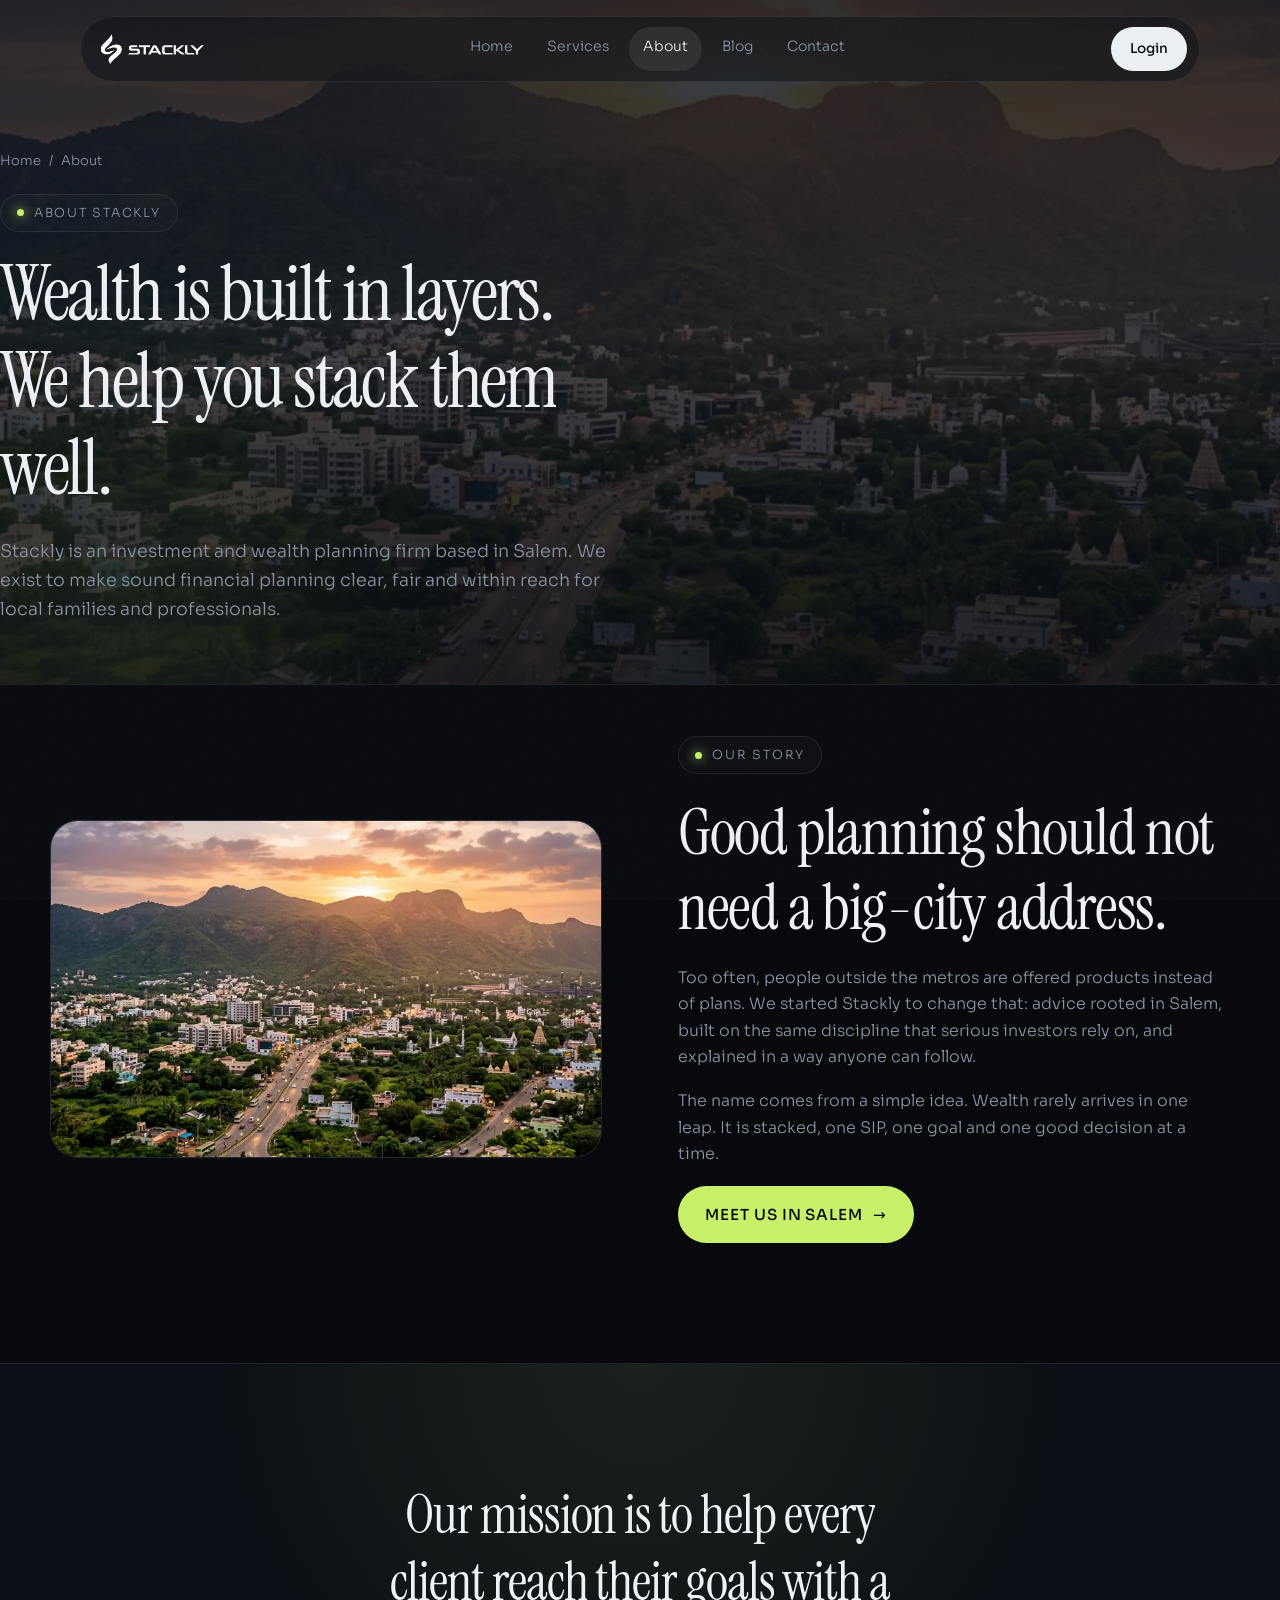
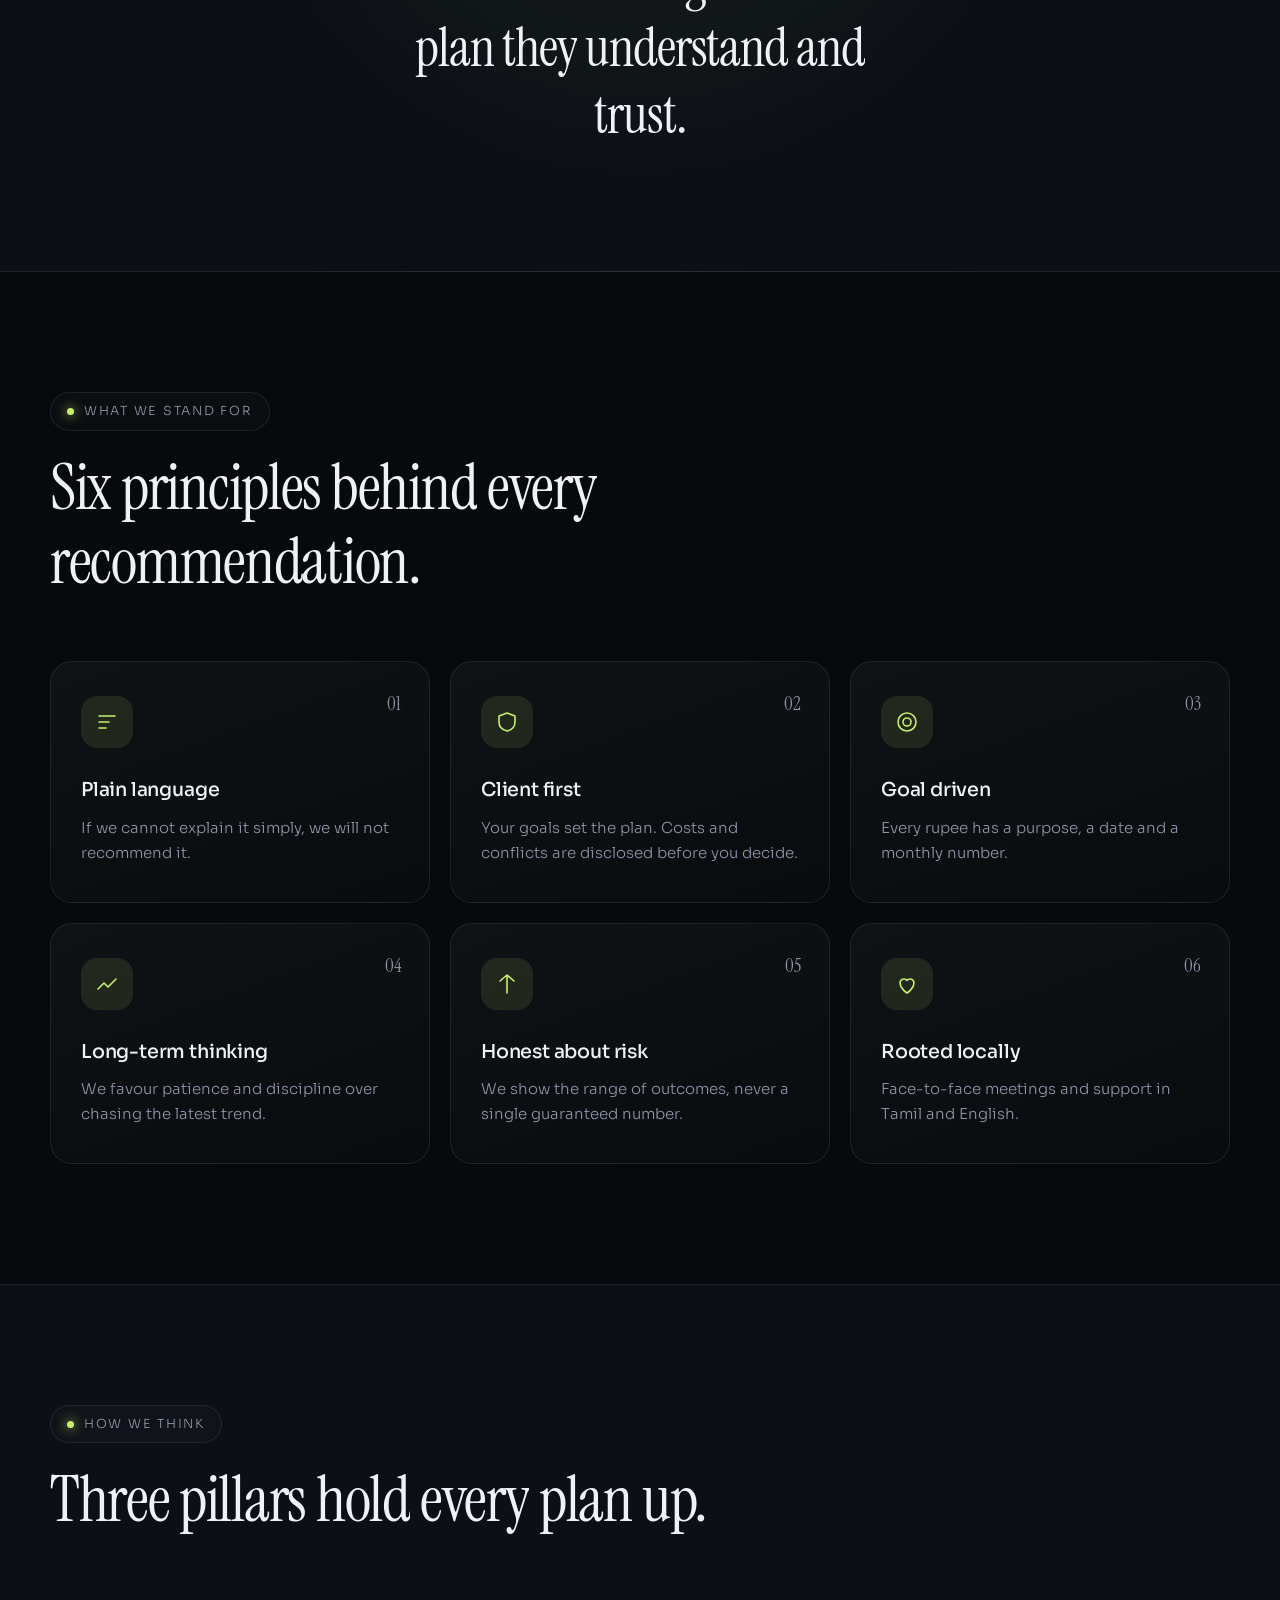
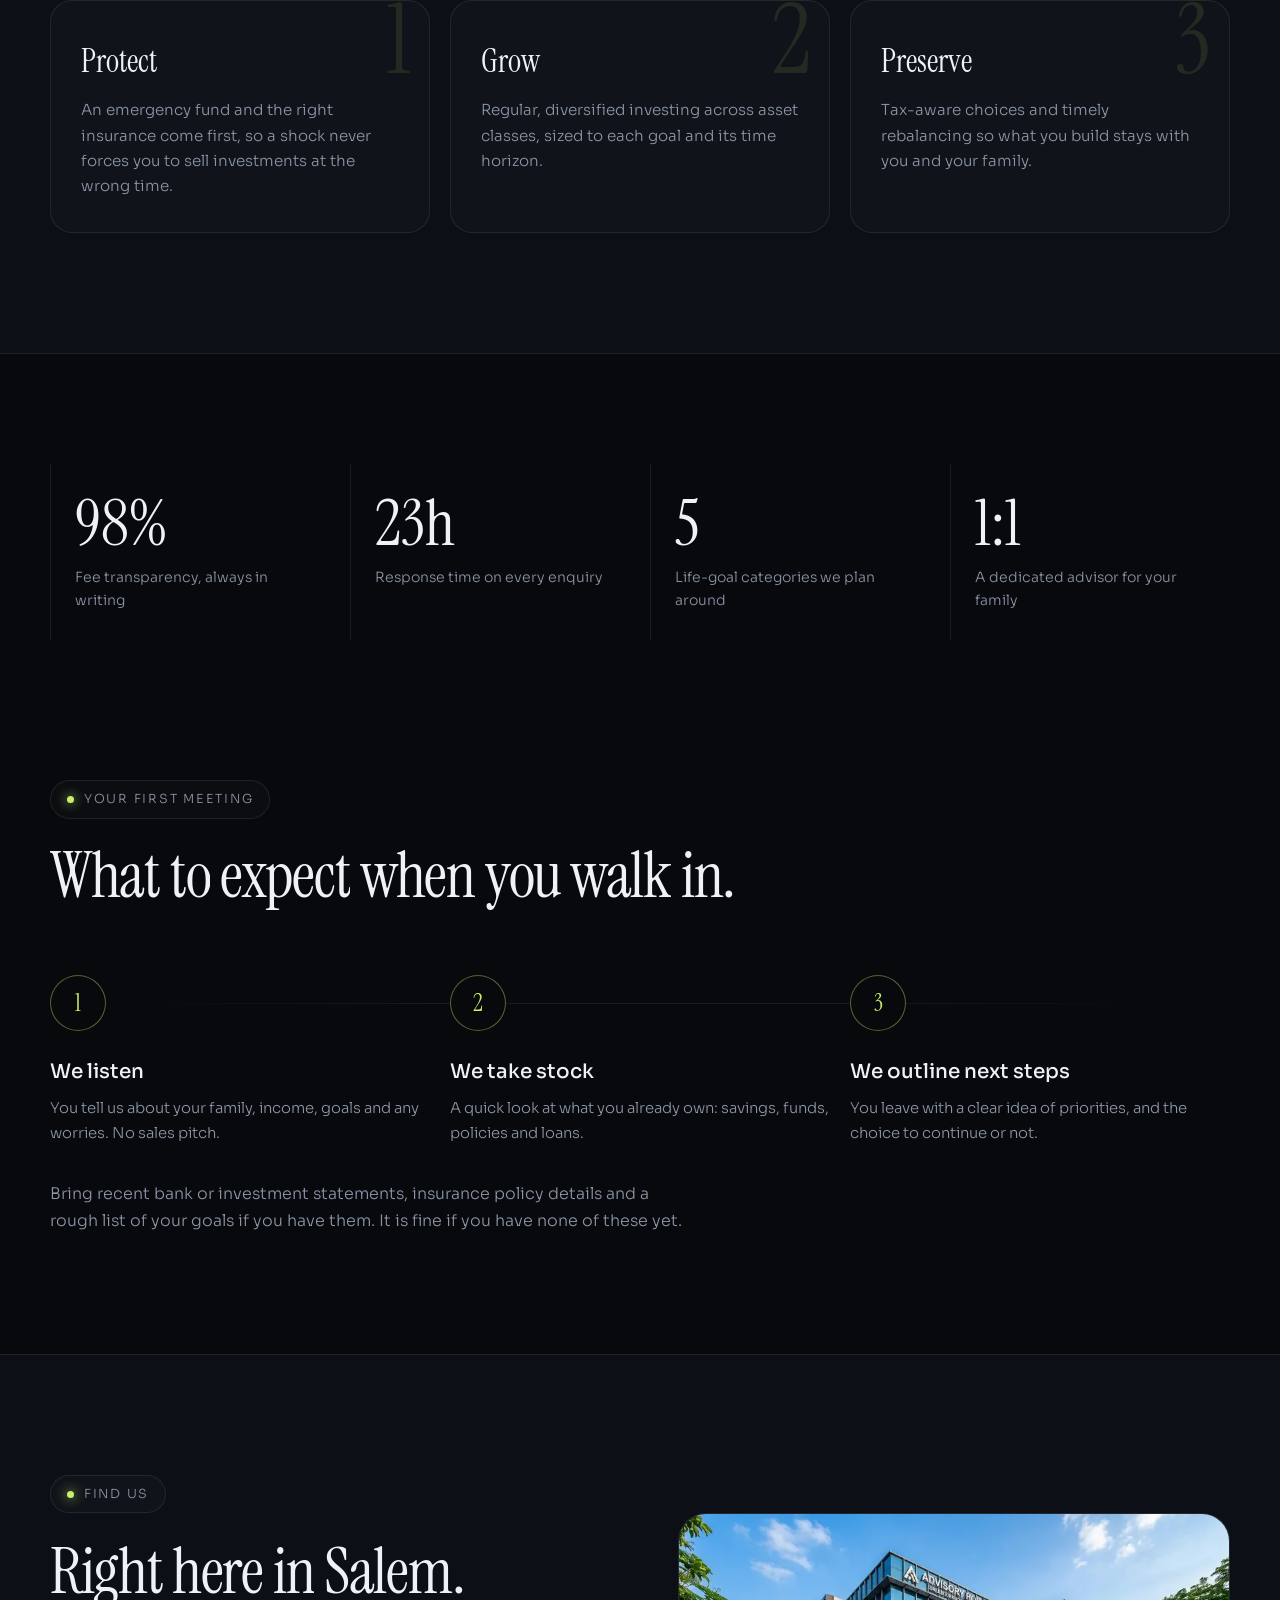
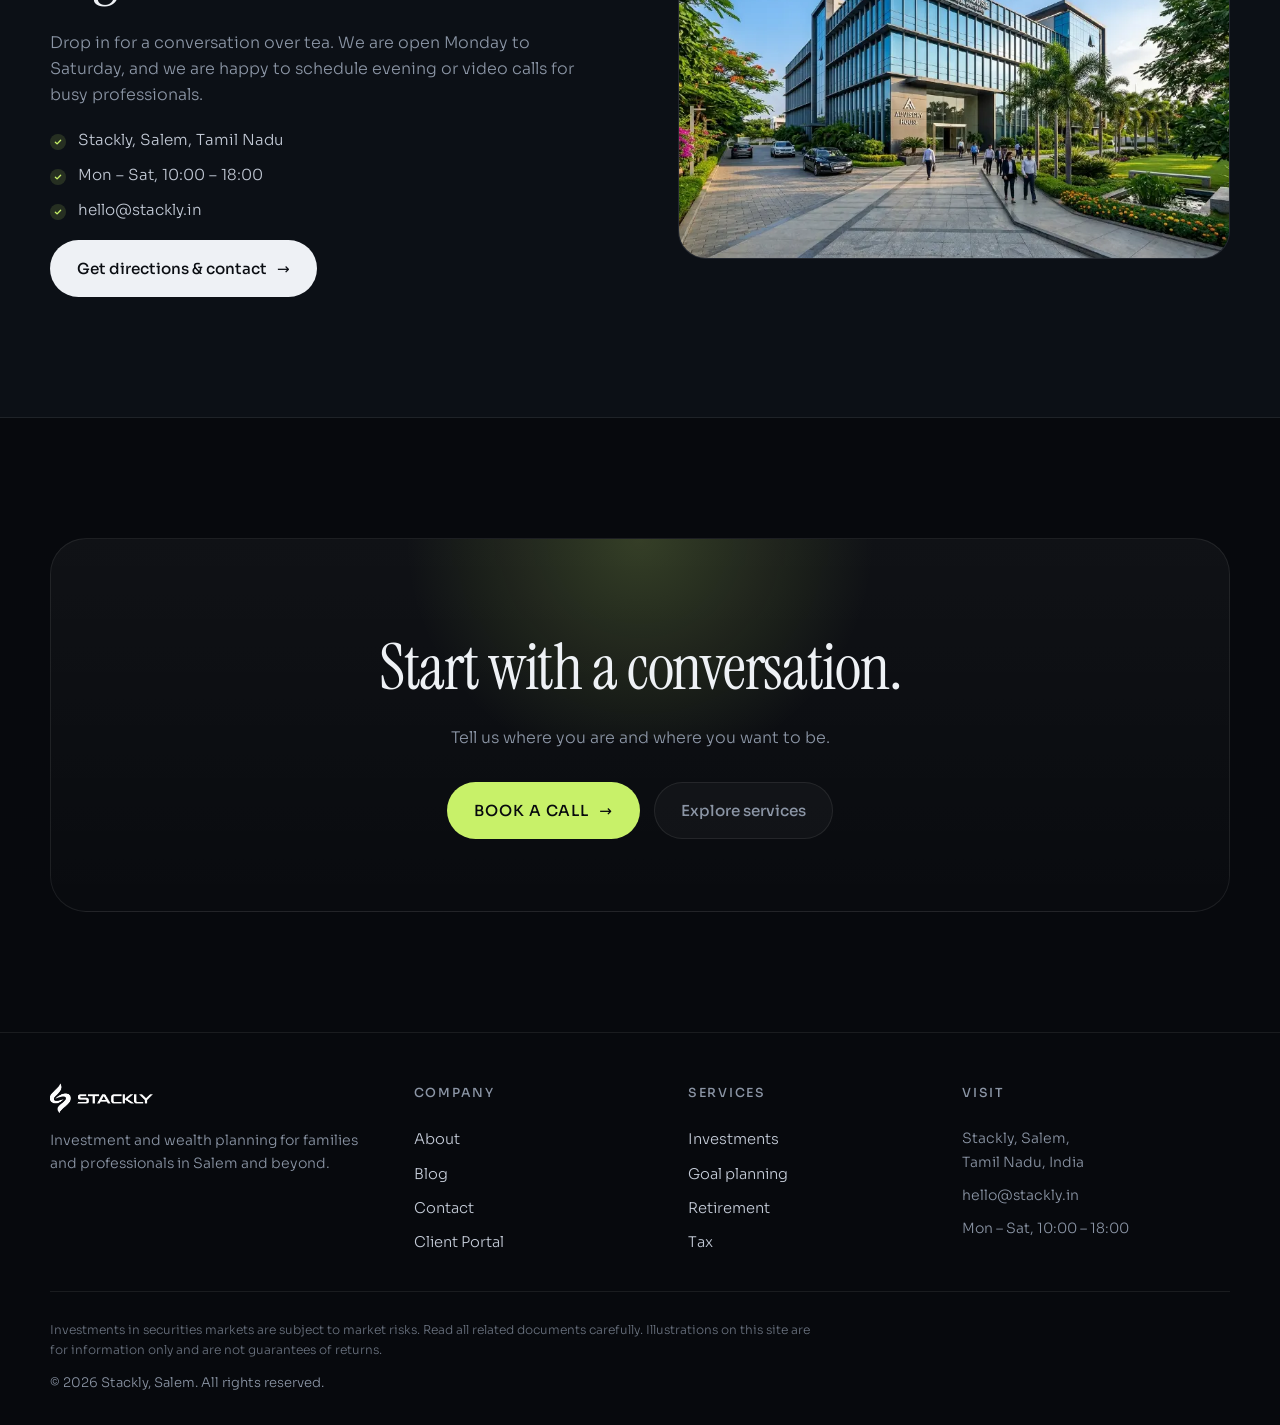
==== about.html @ 5af6abc9 "Add files via upload" ====
<!DOCTYPE html>
<html lang="en">
<head>
<meta charset="UTF-8" />
<meta name="viewport" content="width=device-width, initial-scale=1.0, viewport-fit=cover" />
<title>About | Stackly Investment & Wealth Planning, Salem</title>
<meta name="description" content="Learn how Stackly approaches investment and wealth planning in Salem: plain language, transparent fees and plans built around your goals." />
<link rel="preconnect" href="https://fonts.googleapis.com" />
<link rel="preconnect" href="https://fonts.gstatic.com" crossorigin />
<link href="https://fonts.googleapis.com/css2?family=Instrument+Serif:ital@0;1&family=Sora:wght@300;400;500;600;700&display=swap" rel="stylesheet" />
<link rel="stylesheet" href="styles.css" />
</head>
<body>
<div class="glow" aria-hidden="true"></div>
<div class="grain" aria-hidden="true"></div>

<header class="nav" id="nav">
  <a href="index.html" class="logo" aria-label="Stackly home"><img src="assets/stackly-logo.webp" alt="Stackly" class="logo-img" /></a>
  <nav class="nav-links" id="navLinks">
    <a href="index.html">Home</a>
    <a href="services.html">Services</a>
    <a href="about.html" class="active" aria-current="page">About</a>
    <a href="blog.html">Blog</a>
    <a href="contact.html">Contact</a>
  </nav>
  <a href="login.html" class="btn btn-sm btn-light nav-cta">Login</a>
  <button class="burger" id="burger" aria-label="Menu"><span></span><span></span></button>
</header>

<main>
<section class="page-hero hero-about">
  <div class="orb orb-b"></div>
  <div class="container">
    <nav class="crumbs" aria-label="Breadcrumb"><a href="index.html">Home</a><span>/</span><span>About</span></nav>
    <p class="eyebrow reveal"><span class="dot"></span> About Stackly</p>
    <h1 class="page-title" data-split="words">Wealth is built in layers. We help you stack them well.</h1>
    <p class="page-sub reveal" data-delay="300">Stackly is an investment and wealth planning firm based in Salem. We exist to make sound financial planning clear, fair and within reach for local families and professionals.</p>
  </div>
</section>

<!-- STORY -->
<section class="section">
  <div class="container split">
    <figure class="split-media reveal"><img src="assets/about-salem.webp" width="800" height="560" alt="Stylised Salem skyline at sunset with hills" loading="lazy" decoding="async" /></figure>
    <div class="split-body">
      <p class="eyebrow reveal"><span class="dot"></span> Our story</p>
      <h2 class="h2" data-split="words">Good planning should not need a big-city address.</h2>
      <p class="muted reveal">Too often, people outside the metros are offered products instead of plans. We started Stackly to change that: advice rooted in Salem, built on the same discipline that serious investors rely on, and explained in a way anyone can follow.</p>
      <p class="muted reveal">The name comes from a simple idea. Wealth rarely arrives in one leap. It is stacked, one SIP, one goal and one good decision at a time.</p>
      <a href="contact.html" class="btn btn-primary reveal">Meet us in Salem <span class="arrow">→</span></a>
    </div>
  </div>
</section>

<!-- MISSION BAND -->
<section class="quote-band">
  <div class="container">
    <p class="quote" data-split="words">Our mission is to help every client reach their goals with a plan they understand and trust.</p>
  </div>
</section>

<!-- VALUES -->
<section class="section" id="values">
  <div class="container">
    <div class="section-head">
      <p class="eyebrow reveal"><span class="dot"></span> What we stand for</p>
      <h2 class="h2" data-split="words">Six principles behind every recommendation.</h2>
    </div>
    <div class="cards">
      <article class="card tilt reveal"><span class="num">01</span><div class="icon"><svg viewBox="0 0 24 24"><path d="M4 6h16M4 12h10M4 18h7"/></svg></div><h3>Plain language</h3><p>If we cannot explain it simply, we will not recommend it.</p></article>
      <article class="card tilt reveal" data-delay="100"><span class="num">02</span><div class="icon"><svg viewBox="0 0 24 24"><path d="M12 3l8 3v6c0 5-3.5 8-8 9-4.5-1-8-4-8-9V6z"/></svg></div><h3>Client first</h3><p>Your goals set the plan. Costs and conflicts are disclosed before you decide.</p></article>
      <article class="card tilt reveal" data-delay="200"><span class="num">03</span><div class="icon"><svg viewBox="0 0 24 24"><circle cx="12" cy="12" r="9"/><circle cx="12" cy="12" r="4"/></svg></div><h3>Goal driven</h3><p>Every rupee has a purpose, a date and a monthly number.</p></article>
      <article class="card tilt reveal"><span class="num">04</span><div class="icon"><svg viewBox="0 0 24 24"><path d="M3 17l6-6 4 4 8-8"/></svg></div><h3>Long-term thinking</h3><p>We favour patience and discipline over chasing the latest trend.</p></article>
      <article class="card tilt reveal" data-delay="100"><span class="num">05</span><div class="icon"><svg viewBox="0 0 24 24"><path d="M12 3v18M5 9l7-6 7 6"/></svg></div><h3>Honest about risk</h3><p>We show the range of outcomes, never a single guaranteed number.</p></article>
      <article class="card tilt reveal" data-delay="200"><span class="num">06</span><div class="icon"><svg viewBox="0 0 24 24"><path d="M12 21s-7-4.4-7-10a4 4 0 0 1 7-2.6A4 4 0 0 1 19 11c0 5.6-7 10-7 10z"/></svg></div><h3>Rooted locally</h3><p>Face-to-face meetings and support in Tamil and English.</p></article>
    </div>
  </div>
</section>

<!-- HOW WE THINK -->
<section class="section section-dark" id="think">
  <div class="container">
    <div class="section-head">
      <p class="eyebrow reveal"><span class="dot"></span> How we think</p>
      <h2 class="h2" data-split="words">Three pillars hold every plan up.</h2>
    </div>
    <div class="pillars">
      <article class="pillar reveal"><b>1</b><h3>Protect</h3><p>An emergency fund and the right insurance come first, so a shock never forces you to sell investments at the wrong time.</p></article>
      <article class="pillar reveal" data-delay="120"><b>2</b><h3>Grow</h3><p>Regular, diversified investing across asset classes, sized to each goal and its time horizon.</p></article>
      <article class="pillar reveal" data-delay="240"><b>3</b><h3>Preserve</h3><p>Tax-aware choices and timely rebalancing so what you build stays with you and your family.</p></article>
    </div>
  </div>
</section>

<!-- COMMITMENTS -->
<section class="stats" style="padding-top:clamp(64px,9vw,110px)">
  <div class="container stats-grid">
    <div class="stat reveal"><b><span class="count" data-to="100">0</span>%</b><p>Fee transparency, always in writing</p></div>
    <div class="stat reveal" data-delay="100"><b><span class="count" data-to="24">0</span>h</b><p>Response time on every enquiry</p></div>
    <div class="stat reveal" data-delay="200"><b><span class="count" data-to="5">0</span></b><p>Life-goal categories we plan around</p></div>
    <div class="stat reveal" data-delay="300"><b><span class="count" data-to="1">0</span>:1</b><p>A dedicated advisor for your family</p></div>
  </div>
</section>

<!-- FIRST MEETING -->
<section class="section" id="first-meeting">
  <div class="container">
    <div class="section-head">
      <p class="eyebrow reveal"><span class="dot"></span> Your first meeting</p>
      <h2 class="h2" data-split="words">What to expect when you walk in.</h2>
    </div>
    <div class="steps three">
      <div class="step reveal"><div class="step-n">1</div><h3>We listen</h3><p>You tell us about your family, income, goals and any worries. No sales pitch.</p></div>
      <div class="step reveal" data-delay="120"><div class="step-n">2</div><h3>We take stock</h3><p>A quick look at what you already own: savings, funds, policies and loans.</p></div>
      <div class="step reveal" data-delay="240"><div class="step-n">3</div><h3>We outline next steps</h3><p>You leave with a clear idea of priorities, and the choice to continue or not.</p></div>
    </div>
    <p class="muted reveal" style="margin-top:36px;max-width:640px">Bring recent bank or investment statements, insurance policy details and a rough list of your goals if you have them. It is fine if you have none of these yet.</p>
  </div>
</section>

<!-- LOCAL -->
<section class="section section-dark">
  <div class="container split reverse">
    <div class="split-body">
      <p class="eyebrow reveal"><span class="dot"></span> Find us</p>
      <h2 class="h2" data-split="words">Right here in Salem.</h2>
      <p class="muted reveal">Drop in for a conversation over tea. We are open Monday to Saturday, and we are happy to schedule evening or video calls for busy professionals.</p>
      <ul class="ticks reveal">
        <li>Stackly, Salem, Tamil Nadu</li>
        <li>Mon – Sat, 10:00 – 18:00</li>
        <li>hello@stackly.in</li>
      </ul>
      <a href="contact.html" class="btn btn-light reveal">Get directions &amp; contact <span class="arrow">→</span></a>
    </div>
    <figure class="split-media reveal"><img src="assets/salem-map.webp" width="760" height="320" alt="Map showing the Stackly office in Salem, Tamil Nadu" loading="lazy" decoding="async" /></figure>
  </div>
</section>

<section class="section">
  <div class="container">
    <div class="cta cta-compact">
      <div class="cta-glow"></div>
      <h2 class="h2 center" data-split="words">Start with a conversation.</h2>
      <p class="muted center reveal">Tell us where you are and where you want to be.</p>
      <div class="cta-actions reveal"><a href="contact.html" class="btn btn-primary">Book a call <span class="arrow">→</span></a><a href="services.html" class="btn btn-ghost">Explore services</a></div>
    </div>
  </div>
</section>
</main>

<footer class="footer">
  <div class="container">
    <div class="foot-grid">
      <div class="foot-brand">
        <a href="index.html" class="logo" aria-label="Stackly home"><img src="assets/stackly-logo.webp" alt="Stackly" class="logo-img" /></a>
        <p>Investment and wealth planning for families and professionals in Salem and beyond.</p>
      </div>
      <div><h4>Company</h4><a href="about.html">About</a><a href="blog.html">Blog</a><a href="contact.html">Contact</a><a href="login.html">Client Portal</a></div>
      <div><h4>Services</h4><a href="services.html#investment">Investments</a><a href="services.html#goals">Goal planning</a><a href="services.html#retirement">Retirement</a><a href="services.html#tax">Tax</a></div>
      <div><h4>Visit</h4><p>Stackly, Salem,<br />Tamil Nadu, India</p><p>hello@stackly.in</p><p>Mon – Sat, 10:00 – 18:00</p></div>
    </div>
    <p class="disc">Investments in securities markets are subject to market risks. Read all related documents carefully. Illustrations on this site are for information only and are not guarantees of returns.</p>
    <p class="copy">© <span id="yr">2026</span> Stackly, Salem. All rights reserved.</p>
  </div>
</footer>
<script src="script.js"></script>
</body>
</html>
---- styles.css ----
@import url('portal.css');

:root{
  --bg:#07090d;
  --bg2:#0c1016;
  --surface:#10151d;
  --line:rgba(255,255,255,.08);
  --text:#eef1f5;
  --muted:#8b95a5;
  --accent:#c8f169;      /* lime */
  --accent2:#5ee6b8;     /* mint */
  --gold:#e8c987;
  --radius:22px;
  --ease:cubic-bezier(.2,.7,.1,1);
  --serif:'Instrument Serif',Georgia,serif;
  --sans:'Sora',system-ui,sans-serif;
}
*{box-sizing:border-box;margin:0;padding:0}
html{scroll-behavior:smooth;-webkit-text-size-adjust:100%}
body{background:var(--bg);color:var(--text);font-family:var(--sans);font-weight:300;line-height:1.65;overflow-x:hidden}
a{color:inherit;text-decoration:none}
ul{list-style:none}
img,svg{display:block;max-width:100%}
button,input,select,textarea{font:inherit;color:inherit}
.container{width:min(1180px,100% - 48px);margin-inline:auto}

/* ambient */
.glow{position:fixed;width:520px;height:520px;border-radius:50%;pointer-events:none;z-index:0;
  background:radial-gradient(circle,rgba(200,241,105,.10),transparent 65%);
  transform:translate(-50%,-50%);left:50%;top:30%;transition:opacity .4s}
.grain{position:fixed;inset:0;pointer-events:none;z-index:100;opacity:.05;
  background-image:url("data:image/svg+xml;utf8,<svg xmlns='http://www.w3.org/2000/svg' width='160' height='160'><filter id='n'><feTurbulence type='fractalNoise' baseFrequency='.9' numOctaves='2'/></filter><rect width='100%' height='100%' filter='url(%23n)'/></svg>")}
main,.footer{position:relative;z-index:1}

/* nav */
.nav{position:fixed;top:16px;left:50%;transform:translateX(-50%);z-index:50;
  width:min(1120px,100% - 32px);display:flex;align-items:center;justify-content:space-between;gap:20px;
  padding:10px 12px 10px 20px;border-radius:999px;border:1px solid var(--line);
  background:rgba(12,16,22,.55);backdrop-filter:blur(16px);-webkit-backdrop-filter:blur(16px);
  transition:background .3s,box-shadow .3s}
.nav.scrolled{background:rgba(10,13,18,.85);box-shadow:0 10px 40px rgba(0,0,0,.4)}
.logo{display:flex;align-items:center;gap:10px;text-decoration:none}
.logo-img{height:30px;width:auto;max-width:135px;object-fit:contain;display:block}
.logo-mark{display:grid;gap:3px;width:22px}
.logo-mark i{display:block;height:5px;border-radius:3px;background:var(--accent)}
.logo-mark i:nth-child(2){width:80%;opacity:.7}
.logo-mark i:nth-child(3){width:55%;opacity:.4}
.logo-text{font-weight:600;font-size:1.15rem;letter-spacing:-.02em}
.nav-links{display:flex;gap:6px}
.nav-links a{padding:8px 14px;border-radius:999px;font-size:.88rem;color:var(--muted);transition:.25s}
.nav-links a:hover{color:var(--text);background:rgba(255,255,255,.06)}
.burger{display:none;width:42px;height:42px;border-radius:50%;border:1px solid var(--line);background:transparent;cursor:pointer;position:relative}
.burger span{position:absolute;left:12px;right:12px;height:1.5px;background:var(--text);transition:.3s}
.burger span:first-child{top:16px}.burger span:last-child{top:24px}
.burger.open span:first-child{transform:translateY(4px) rotate(45deg)}
.burger.open span:last-child{transform:translateY(-4px) rotate(-45deg)}

/* buttons */
.btn{display:inline-flex;align-items:center;gap:10px;padding:15px 26px;border-radius:999px;font-weight:500;font-size:.95rem;border:1px solid transparent;cursor:pointer;transition:transform .3s var(--ease),box-shadow .3s,background .3s}
.btn-sm{padding:10px 18px;font-size:.85rem}
.btn-primary{background:var(--accent);color:#0a0d08;box-shadow:0 0 0 0 rgba(200,241,105,.4)}
.btn-primary:hover{transform:translateY(-2px);box-shadow:0 12px 34px -8px rgba(200,241,105,.55)}
.btn-light{background:var(--text);color:#0a0d12}
.btn-light:hover{transform:translateY(-2px)}
.btn-ghost{border-color:var(--line);background:rgba(255,255,255,.03)}
.btn-ghost:hover{background:rgba(255,255,255,.08);transform:translateY(-2px)}
.btn .arrow{transition:transform .3s var(--ease)}
.btn:hover .arrow{transform:translateX(5px)}

/* type */
.eyebrow{display:inline-flex;align-items:center;gap:10px;font-size:.78rem;letter-spacing:.14em;text-transform:uppercase;color:var(--muted);padding:8px 16px;border:1px solid var(--line);border-radius:999px;background:rgba(255,255,255,.02)}
.dot{width:7px;height:7px;border-radius:50%;background:var(--accent);box-shadow:0 0 12px var(--accent);animation:pulse 2s infinite}
@keyframes pulse{50%{opacity:.35}}
.h2{font-family:var(--serif);font-weight:400;font-size:clamp(2.3rem,5vw,4rem);line-height:1.08;letter-spacing:-.02em;margin-top:22px}
.muted{color:var(--muted)}
.center{text-align:center}

/* text animation primitives */
.ch,.wd{display:inline-block;will-change:transform}
.wd-wrap{display:inline-block;overflow:hidden;vertical-align:top;padding-bottom:.08em}
.wd{transform:translateY(110%);opacity:0;transition:transform .9s var(--ease),opacity .9s var(--ease)}
.ch{transform:translateY(60%) rotate(4deg);opacity:0;filter:blur(8px);transition:transform .8s var(--ease),opacity .8s var(--ease),filter .8s var(--ease)}
.in .wd,.in .ch{transform:none;opacity:1;filter:none}
.reveal{opacity:0;transform:translateY(28px);transition:opacity .9s var(--ease),transform .9s var(--ease)}
.reveal.in{opacity:1;transform:none}

/* hero */
.hero{position:relative;min-height:100vh;display:flex;align-items:center;padding:140px 0 90px;overflow:hidden;
  background:radial-gradient(circle at 75% 30%,rgba(200,241,105,.08),transparent 55%),linear-gradient(180deg,rgba(7,9,13,.65) 0%,rgba(7,9,13,.95) 100%),url('assets/bg-hero-home.webp') center/cover no-repeat}

/* page hero sections */
.page-hero{
  position:relative;
  min-height:55vh;
  display:flex;
  align-items:center;
  padding:clamp(130px,15vw,160px) 0 clamp(44px,6vw,70px);
  overflow:hidden;
  border-bottom:1px solid var(--line);
  background-size:cover;
  background-position:center center;
  background-repeat:no-repeat;
}
.page-hero::before{
  content:"";
  position:absolute;
  inset:0;
  background:linear-gradient(180deg, rgba(7,9,13,.70) 0%, rgba(7,9,13,.52) 50%, rgba(7,9,13,.78) 100%);
  pointer-events:none;
  z-index:0;
}
.page-hero .container{position:relative;z-index:1;width:100%}
.page-hero.hero-about,.hero-about{background-image:url('assets/bg-hero-about.webp')}
.page-hero.hero-services,.hero-services{background-image:url('assets/bg-hero-services.webp')}
.page-hero.hero-blog,.hero-blog{background-image:url('assets/bg-hero-blog.webp')}
.page-hero.hero-contact,.hero-contact{background-image:url('assets/bg-hero-contact.webp')}
.page-hero.hero-blogpost,.hero-blogpost{background-image:url('assets/bg-hero-blogpost.webp')}

/* Seamless connection between hero layer and next section without empty black gap */
.page-hero + .section,
.page-hero + main .section:first-child,
.section-tight-top {
  padding-top: clamp(28px, 4vw, 52px) !important;
}

.orb{position:absolute;border-radius:50%;filter:blur(90px);opacity:.5;pointer-events:none}
.orb-a{width:480px;height:480px;background:rgba(94,230,184,.18);top:-120px;right:-80px;animation:float 12s ease-in-out infinite}
.orb-b{width:420px;height:420px;background:rgba(200,241,105,.12);bottom:-140px;left:-100px;animation:float 14s ease-in-out infinite reverse}
@keyframes float{50%{transform:translate(30px,40px)}}
.grid-lines{display:none!important}
.hero-inner{position:relative;display:flex;flex-direction:column;align-items:flex-start;gap:28px}
.hero-title{font-family:var(--serif);font-weight:400;font-size:clamp(3rem,8.4vw,7.2rem);line-height:1.02;letter-spacing:-.03em;margin-top:8px}
.hero-title .line{display:block}
.rotator{font-style:italic;color:var(--accent);white-space:nowrap}
.caret{display:inline-block;width:.06em;height:.8em;background:var(--accent);margin-left:6px;vertical-align:-.05em;animation:blink 1s steps(1) infinite}
@keyframes blink{50%{opacity:0}}
.hero-sub{max-width:560px;color:var(--muted);font-size:1.05rem}
.hero-actions{display:flex;flex-wrap:wrap;gap:14px}
.hero-card{position:absolute;right:0;bottom:-10px;width:330px;padding:22px;border-radius:var(--radius);border:1px solid var(--line);background:rgba(16,21,29,.7);backdrop-filter:blur(14px);box-shadow:0 30px 80px -20px rgba(0,0,0,.6)}
.hc-head{display:flex;justify-content:space-between;align-items:center;font-size:.85rem;margin-bottom:18px}
.pill{font-size:.68rem;padding:4px 10px;border-radius:999px;background:rgba(200,241,105,.12);color:var(--accent)}
.bar{display:grid;grid-template-columns:1fr auto;gap:6px 10px;margin-bottom:14px;font-size:.78rem;color:var(--muted)}
.bar .track{grid-column:1/-1;height:6px;border-radius:6px;background:rgba(255,255,255,.07);overflow:hidden}
.bar .track i{display:block;height:100%;width:0;border-radius:6px;background:linear-gradient(90deg,var(--accent2),var(--accent));transition:width 1.6s var(--ease) .6s}
.hero-card.in .track i{width:var(--w)}
.bar b{color:var(--text);font-weight:500}
.scroll-hint{position:absolute;bottom:26px;left:50%;width:22px;height:36px;border:1.5px solid var(--line);border-radius:12px;transform:translateX(-50%)}
.scroll-hint span{position:absolute;left:50%;top:7px;width:3px;height:7px;border-radius:2px;background:var(--accent);transform:translateX(-50%);animation:scr 1.8s infinite}
@keyframes scr{0%{opacity:0;transform:translate(-50%,0)}30%{opacity:1}100%{opacity:0;transform:translate(-50%,12px)}}

/* marquee */
.marquee{border-block:1px solid var(--line);background:var(--bg2);overflow:hidden;padding:22px 0}
.marquee-track{display:flex;gap:36px;width:max-content;animation:scroll 38s linear infinite;font-family:var(--serif);font-size:1.7rem;color:var(--muted);white-space:nowrap}
.marquee-track span:nth-child(even){color:var(--accent);font-size:1rem;align-self:center}
@keyframes scroll{to{transform:translateX(-50%)}}

/* stats */
.stats{padding:90px 0 20px}
.stats-grid{display:grid;grid-template-columns:repeat(4,1fr);gap:20px}
.stat{padding:28px 24px;border-left:1px solid var(--line)}
.stat b{display:block;font-family:var(--serif);font-weight:400;font-size:clamp(2.6rem,5vw,4rem);line-height:1;color:var(--text)}
.stat p{margin-top:10px;font-size:.88rem;color:var(--muted)}

/* sections */
.section{padding:120px 0}
.section-dark{background:var(--bg2);border-block:1px solid var(--line)}
.section-head{max-width:760px;margin-bottom:60px}

/* cards */
.cards{display:grid;grid-template-columns:repeat(3,1fr);gap:20px}
.card{position:relative;padding:34px 30px 36px;border-radius:var(--radius);border:1px solid var(--line);background:linear-gradient(160deg,rgba(255,255,255,.04),rgba(255,255,255,.01));overflow:hidden;transition:border-color .4s,transform .5s var(--ease)}
.card::before{content:"";position:absolute;inset:0;background:radial-gradient(400px circle at var(--mx,50%) var(--my,0%),rgba(200,241,105,.10),transparent 45%);opacity:0;transition:opacity .4s}
.card:hover{border-color:rgba(200,241,105,.35)}
.card:hover::before{opacity:1}
.card .num{position:absolute;top:26px;right:28px;font-family:var(--serif);font-size:1.2rem;color:var(--muted)}
.icon{width:52px;height:52px;border-radius:16px;display:grid;place-items:center;background:rgba(200,241,105,.1);margin-bottom:26px}
.icon svg{width:24px;height:24px;fill:none;stroke:var(--accent);stroke-width:1.6;stroke-linecap:round;stroke-linejoin:round}
.card h3{font-weight:500;font-size:1.2rem;margin-bottom:10px;letter-spacing:-.01em}
.card p{color:var(--muted);font-size:.94rem}

/* steps */
.steps{display:grid;grid-template-columns:repeat(4,1fr);gap:20px;position:relative}
.steps::before{content:"";position:absolute;top:28px;left:5%;right:5%;height:1px;background:linear-gradient(90deg,transparent,var(--line),var(--line),transparent)}
.step{position:relative;padding-top:0}
.step-n{width:56px;height:56px;border-radius:50%;display:grid;place-items:center;font-family:var(--serif);font-size:1.5rem;color:var(--accent);background:var(--bg);border:1px solid rgba(200,241,105,.4);margin-bottom:24px;position:relative}
.step h3{font-weight:500;font-size:1.25rem;margin-bottom:8px}
.step p{color:var(--muted);font-size:.93rem}

/* calculator */
.calc{display:grid;grid-template-columns:1fr 1.1fr;gap:60px;align-items:center}
.calc-copy .muted{margin-top:22px;max-width:460px}
.calc-box{padding:34px;border-radius:28px;border:1px solid var(--line);background:linear-gradient(160deg,rgba(255,255,255,.05),rgba(255,255,255,.01));backdrop-filter:blur(10px)}
.field{margin-bottom:26px}
.field-top{display:flex;justify-content:space-between;align-items:baseline;margin-bottom:12px;font-size:.88rem;color:var(--muted)}
.field-top output{font-family:var(--serif);font-size:1.6rem;color:var(--text)}
input[type=range]{-webkit-appearance:none;appearance:none;width:100%;height:5px;border-radius:5px;background:linear-gradient(90deg,var(--accent) var(--p,30%),rgba(255,255,255,.1) var(--p,30%));outline:none;cursor:pointer}
input[type=range]::-webkit-slider-thumb{-webkit-appearance:none;width:22px;height:22px;border-radius:50%;background:var(--accent);border:4px solid var(--bg);box-shadow:0 0 0 1px var(--accent),0 4px 14px rgba(200,241,105,.4)}
input[type=range]::-moz-range-thumb{width:18px;height:18px;border-radius:50%;background:var(--accent);border:4px solid var(--bg)}
.result{display:flex;align-items:center;gap:30px;padding-top:26px;border-top:1px solid var(--line);flex-wrap:wrap}
.donut{position:relative;width:170px;height:170px;flex:none}
.donut svg{transform:rotate(-90deg)}
.donut circle{fill:none;stroke-width:12}
.d-bg{stroke:rgba(255,255,255,.08)}
.d-fg{stroke:var(--accent);stroke-linecap:round;stroke-dasharray:0 100;transition:stroke-dasharray .8s var(--ease)}
.donut-c{position:absolute;inset:0;display:flex;flex-direction:column;align-items:center;justify-content:center;text-align:center}
.donut-c small{font-size:.7rem;color:var(--muted)}
.donut-c b{font-family:var(--serif);font-weight:400;font-size:1.5rem}
.legend{flex:1;min-width:190px;display:grid;gap:16px}
.legend li{display:grid;grid-template-columns:14px 1fr auto;gap:10px;align-items:center;font-size:.9rem;color:var(--muted)}
.legend b{color:var(--text);font-weight:500}
.legend i{width:10px;height:10px;border-radius:50%}
.k1{background:var(--accent)}.k2{background:rgba(255,255,255,.18)}

/* why */
.why{display:grid;grid-template-columns:1fr 1fr;gap:70px;align-items:center}
.why .muted{margin:22px 0 32px;max-width:460px}
.why-list{display:grid;gap:14px}
.why-list li{display:grid;gap:4px;padding:24px 26px;border-radius:18px;border:1px solid var(--line);background:rgba(255,255,255,.02);transition:.4s var(--ease)}
.why-list li:hover{transform:translateX(8px);border-color:rgba(200,241,105,.35)}
.why-list b{font-weight:500;font-size:1.08rem}
.why-list span{color:var(--muted);font-size:.92rem}

/* cta */
.cta{position:relative;padding:80px 56px;border-radius:36px;border:1px solid var(--line);background:linear-gradient(180deg,rgba(255,255,255,.04),rgba(255,255,255,.01));overflow:hidden}
.cta-glow{position:absolute;top:-200px;left:50%;width:600px;height:400px;transform:translateX(-50%);background:radial-gradient(circle,rgba(200,241,105,.2),transparent 65%);pointer-events:none}
.cta .h2{position:relative}
.cta .muted{max-width:560px;margin:18px auto 0;position:relative}
.form{position:relative;max-width:760px;margin:44px auto 0;display:grid;gap:16px}
.row{display:grid;grid-template-columns:1fr 1fr;gap:16px}
.form label{display:grid;gap:8px;font-size:.82rem;color:var(--muted)}
.form input,.form select,.form textarea{padding:15px 18px;border-radius:14px;border:1px solid var(--line);background:rgba(7,9,13,.6);outline:none;transition:border-color .3s,box-shadow .3s;resize:vertical}
.form select option{background:#10151d}
.form input:focus,.form select:focus,.form textarea:focus{border-color:var(--accent);box-shadow:0 0 0 4px rgba(200,241,105,.1)}
.form input.err,.form select.err,.form textarea.err{border-color:#ff7a7a!important;box-shadow:0 0 0 3px rgba(255,122,122,.2)!important}
.form input.valid,.form select.valid,.form textarea.valid{border-color:var(--accent)!important}
.form .btn{justify-self:start}
.form-note{font-size:.88rem;color:var(--accent);min-height:1.4em}
.contact-cards{position:relative;display:grid;grid-template-columns:repeat(3,1fr);gap:16px;max-width:760px;margin:36px auto 0;padding-top:34px;border-top:1px solid var(--line)}
.contact-cards small{display:block;font-size:.72rem;letter-spacing:.14em;text-transform:uppercase;color:var(--muted);margin-bottom:6px}
.contact-cards b{font-weight:400;font-size:.95rem}

/* footer */
.footer{border-top:1px solid var(--line);padding:50px 0 40px}
.foot{display:grid;gap:18px}
.foot p{font-size:.85rem;color:var(--muted)}
.foot .disc{font-size:.76rem;max-width:760px;opacity:.75}

/* responsive */
@media (max-width:1080px){
  .hero-card{position:relative;width:min(380px,100%);right:auto;bottom:auto;margin-top:10px}
  .cards{grid-template-columns:repeat(2,1fr)}
  .steps{grid-template-columns:repeat(2,1fr);gap:40px 20px}.steps::before{display:none}
  .calc,.why{grid-template-columns:1fr;gap:44px}
}
@media (max-width:820px){
  .burger{display:block}
  .nav-cta{display:none}
  .nav-links{position:absolute;top:calc(100% + 10px);left:0;right:0;flex-direction:column;padding:14px;border-radius:24px;border:1px solid var(--line);background:rgba(10,13,18,.96);backdrop-filter:blur(16px);opacity:0;pointer-events:none;transform:translateY(-10px);transition:.3s}
  .nav-links.open{opacity:1;pointer-events:auto;transform:none}
  .nav-links a{padding:14px 16px;font-size:1rem}
  .stats-grid{grid-template-columns:repeat(2,1fr)}
  .section{padding:84px 0}
  .cta{padding:56px 24px}
  .row,.contact-cards{grid-template-columns:1fr}
}
@media (max-width:560px){
  .container{width:calc(100% - 36px)}
  .cards,.steps{grid-template-columns:1fr}
  .hero{padding-top:120px}
  .hero-actions .btn{width:100%;justify-content:center}
  .calc-box{padding:24px 20px}
  .donut{margin-inline:auto}
}
@media (prefers-reduced-motion:reduce){
  *,*::before,*::after{animation:none!important;transition:none!important}
  .wd,.ch,.reveal{opacity:1!important;transform:none!important;filter:none!important}
  .bar .track i{width:var(--w)!important}
  html{scroll-behavior:auto}
}

/* =========================================================
   v2: images + responsive refinements
   ========================================================= */
html{scroll-padding-top:96px}
body{overflow-x:clip}
img{height:auto}
.hero{min-height:100vh;min-height:100svh}

/* hero: two-column with image */
.hero-inner{display:grid;grid-template-columns:minmax(0,1.05fr) minmax(0,.95fr);align-items:center;gap:clamp(32px,5vw,72px)}
.hero-copy{display:flex;flex-direction:column;align-items:flex-start;gap:clamp(18px,2.4vw,28px);min-width:0}
.hero-title{font-size:clamp(2.5rem,6.2vw,5.8rem)}
.rotator{white-space:normal}
.hero-title .line:nth-child(2){min-height:2.1em}
.hero-media{position:relative;justify-self:end;width:100%;max-width:540px}
.hero-media>img{width:100%;border-radius:32px;border:1px solid var(--line);background:#0b0f15;box-shadow:0 40px 90px -30px rgba(0,0,0,.7),0 0 0 1px rgba(200,241,105,.04)}
.hero-media .hero-card{position:absolute;left:-9%;bottom:-5%;right:auto;width:min(290px,72%)}

/* gallery */
.gallery{display:grid;grid-template-columns:repeat(3,minmax(0,1fr));gap:20px}
.shot{position:relative;margin:0;border-radius:var(--radius);overflow:hidden;border:1px solid var(--line);background:var(--surface);isolation:isolate}
.shot img{width:100%;aspect-ratio:600/440;object-fit:cover;transition:transform 1.2s var(--ease)}
.shot:hover img{transform:scale(1.06)}
.shot figcaption{position:absolute;inset:auto 0 0 0;display:grid;gap:2px;padding:48px 22px 20px;background:linear-gradient(180deg,transparent,rgba(7,9,13,.88))}
.shot figcaption b{font-weight:500;font-size:1.05rem}
.shot figcaption span{font-size:.85rem;color:var(--muted)}

/* map */
.map{position:relative;max-width:760px;margin:36px auto 0;border-radius:24px;overflow:hidden;border:1px solid var(--line)}
.map img{width:100%}

/* fluid spacing */
.section{padding:clamp(72px,10vw,120px) 0}
.stats{padding:clamp(56px,8vw,90px) 0 20px}
.section-head{margin-bottom:clamp(36px,5vw,60px)}
.marquee-track{font-size:clamp(1.25rem,2.6vw,1.7rem)}

/* touch + forms */
.btn,.nav-links a,.burger{min-height:44px}
.btn{justify-content:center}
.form input,.form select,.form textarea{font-size:16px;width:100%;min-width:0}
.form label{min-width:0}

/* large screens */
@media (min-width:1500px){
  .container{width:min(1320px,100% - 80px)}
}

/* laptop / tablet landscape */
@media (max-width:1080px){
  .hero{padding:120px 0 80px;min-height:auto}
  .hero-inner{grid-template-columns:1fr;gap:56px}
  .hero-media{justify-self:center;max-width:520px}
  .hero-media .hero-card{left:auto;right:-4%;bottom:-6%}
  .gallery{grid-template-columns:repeat(2,minmax(0,1fr))}
  .gallery .shot:first-child{grid-column:1/-1}
  .gallery .shot:first-child img{aspect-ratio:16/8}
  .scroll-hint{display:none}
}

/* tablet portrait */
@media (max-width:820px){
  .nav{top:10px;width:calc(100% - 20px);padding:8px 8px 8px 16px}
  .nav-links{max-height:calc(100svh - 100px);overflow:auto}
  .hero{padding-top:110px}
  .hero-sub{font-size:1rem}
  .cta{border-radius:28px}
  .calc-box{padding:28px}
}

/* phones */
@media (max-width:640px){
  .container{width:calc(100% - 32px)}
  .hero{padding:100px 0 64px}
  .hero-inner{gap:44px}
  .hero-title .line:nth-child(2){min-height:2.2em}
  .eyebrow{font-size:.68rem;letter-spacing:.1em;padding:7px 12px}
  .hero-actions{width:100%}
  .hero-actions .btn{flex:1 1 100%}
  .hero-media{max-width:100%}
  .hero-media>img{border-radius:24px}
  .hero-media .hero-card{position:relative;left:auto;right:auto;bottom:auto;width:auto;margin:-48px 14px 0}
  .gallery{grid-template-columns:1fr;gap:16px}
  .gallery .shot:first-child img{aspect-ratio:600/440}
  .stats-grid{gap:8px}
  .stat{padding:20px 16px}
  .steps{gap:32px}
  .step{display:grid;grid-template-columns:56px 1fr;column-gap:18px}
  .step-n{margin-bottom:0;grid-row:1/3}
  .step h3{align-self:end}
  .card{padding:28px 24px 30px}
  .calc-box{padding:22px 18px;border-radius:22px}
  .field-top output{font-size:1.4rem}
  .result{justify-content:center;gap:22px}
  .legend{min-width:100%}
  .why-list li{padding:20px}
  .why-list li:hover{transform:none}
  .cta{padding:44px 20px}
  .form .btn{width:100%;justify-self:stretch}
  .contact-cards{text-align:left}
  .map{border-radius:18px}
  .footer{padding:40px 0 32px}
}

/* small phones */
@media (max-width:380px){
  .stats-grid{grid-template-columns:1fr}
  .logo-text{font-size:1.05rem}
  .hero-title{font-size:2.3rem}
}

/* short landscape screens */
@media (max-height:520px) and (orientation:landscape){
  .hero{min-height:auto;padding:96px 0 56px}
  .scroll-hint{display:none}
}

/* touch devices: no sticky hover effects */
@media (hover:none){
  .card:hover,.why-list li:hover,.btn:hover{transform:none}
  .shot:hover img{transform:none}
  .glow{display:none}
}

/* notches */
@supports (padding:max(0px)){
  .footer{padding-bottom:max(32px,env(safe-area-inset-bottom))}
}

/* hero headline fit (desktop two-column) */
.hero-title{font-size:clamp(2.4rem,4.9vw,4.8rem)}
.hero-title .line:nth-child(2){min-height:0}
@media (max-width:1080px){.hero-title{font-size:clamp(2.6rem,8vw,4.6rem)}.hero-title .line:nth-child(2){min-height:2.1em}}
@media (max-width:640px){.hero-title{font-size:clamp(2.3rem,10.5vw,3rem)}}

/* =========================================================
   v3: multi-page components
   ========================================================= */
[hidden]{display:none!important}
.sr{position:absolute;width:1px;height:1px;overflow:hidden;clip:rect(0 0 0 0);white-space:nowrap}
.nav-links a.active{color:var(--text);background:rgba(255,255,255,.08)}
.link-arrow{display:inline-flex;align-items:center;gap:8px;color:var(--accent);font-weight:500;font-size:.95rem;min-height:44px}
.link-arrow span{transition:transform .3s var(--ease)}
.link-arrow:hover span{transform:translateX(5px)}

/* page hero */
.page-hero{position:relative;min-height:55vh;display:flex;align-items:center;padding:clamp(120px,14vw,150px) 0 clamp(40px,5vw,60px);overflow:hidden;border-bottom:1px solid var(--line);background-size:cover;background-position:center;background-repeat:no-repeat}
.page-hero .container{position:relative;z-index:1;width:100%}
.crumbs{display:flex;flex-wrap:wrap;gap:8px;font-size:.82rem;color:var(--muted);margin-bottom:22px}
.crumbs a:hover{color:var(--accent)}
.page-title{font-family:var(--serif);font-weight:400;font-size:clamp(2.4rem,6vw,5.2rem);line-height:1.05;letter-spacing:-.03em;margin-top:22px;max-width:17ch}
.page-sub{max-width:640px;color:var(--muted);margin-top:22px;font-size:clamp(1rem,1.5vw,1.1rem)}
.chips{display:flex;flex-wrap:wrap;gap:8px}
.jump{margin-top:30px}
.chip{display:inline-flex;align-items:center;padding:10px 18px;border-radius:999px;border:1px solid var(--line);background:rgba(255,255,255,.02);color:var(--muted);font-size:.86rem;cursor:pointer;min-height:42px;transition:.25s}
.chip:hover{color:var(--text);border-color:rgba(200,241,105,.4)}
.chip.active{background:var(--accent);border-color:var(--accent);color:#0a0d08}
.tag{display:inline-block;font-size:.72rem;letter-spacing:.12em;text-transform:uppercase;color:var(--accent)}
.meta{font-size:.82rem;color:var(--muted)}
.center-head{text-align:center;margin-inline:auto}
.center-head .h2{margin-inline:auto}

/* services */
.svc-list{display:grid;gap:clamp(56px,8vw,110px)}
.svc{display:grid;grid-template-columns:1fr 1fr;gap:clamp(28px,5vw,76px);align-items:center;scroll-margin-top:100px}
.svc:nth-child(even) .svc-media{order:2}
.svc-media{margin:0;aspect-ratio:3/2;border-radius:28px;overflow:hidden;border:1px solid var(--line);background:var(--surface)}
.svc-media img{width:100%;height:100%;object-fit:cover;transition:transform 1.2s var(--ease)}
.svc:hover .svc-media img{transform:scale(1.05)}
.svc-body{display:grid;gap:16px;justify-items:start}
.svc-num{font-family:var(--serif);font-size:1.2rem;color:var(--accent)}
.svc-body h2{font-family:var(--serif);font-weight:400;font-size:clamp(1.9rem,3.6vw,2.8rem);line-height:1.1;letter-spacing:-.02em}
.svc-body p{color:var(--muted)}
.ticks{display:grid;gap:10px}
.ticks li{position:relative;padding-left:28px;color:#c3cad6;font-size:.95rem}
.ticks li::before{content:"";position:absolute;left:0;top:.45em;width:16px;height:16px;border-radius:50%;background:rgba(200,241,105,.14) url("data:image/svg+xml;utf8,<svg xmlns='http://www.w3.org/2000/svg' viewBox='0 0 16 16'><path d='M4.5 8.2l2.3 2.3 4.7-4.9' fill='none' stroke='%23c8f169' stroke-width='1.8' stroke-linecap='round' stroke-linejoin='round'/></svg>") center/12px no-repeat}
.cards.four{grid-template-columns:repeat(4,minmax(0,1fr))}

/* allocation */
.alloc-grid,.plans,.pillars{display:grid;grid-template-columns:repeat(3,minmax(0,1fr));gap:20px}
.alloc{padding:30px;border-radius:var(--radius);border:1px solid var(--line);background:linear-gradient(160deg,rgba(255,255,255,.04),rgba(255,255,255,.01));display:grid;gap:14px;align-content:start}
.alloc h3{font-family:var(--serif);font-weight:400;font-size:1.9rem}
.seg{display:flex;height:16px;border-radius:10px;overflow:hidden;gap:3px;margin-top:6px}
.seg i{display:block;width:var(--w);height:100%;border-radius:4px}
.eq{background:var(--accent)}.debt{background:var(--accent2)}.gold{background:var(--gold)}.cash{background:rgba(255,255,255,.35)}
.keys{display:grid;grid-template-columns:1fr 1fr;gap:10px 16px;font-size:.85rem;color:var(--muted)}
.keys li{display:flex;align-items:center;gap:8px}
.keys i{width:10px;height:10px;border-radius:50%;flex:none}

/* plans */
.plan{position:relative;padding:34px 30px;border-radius:var(--radius);border:1px solid var(--line);background:rgba(255,255,255,.02);display:flex;flex-direction:column;gap:16px;align-items:flex-start}
.plan h3{font-family:var(--serif);font-weight:400;font-size:1.9rem}
.plan .ticks{flex:1}
.plan.featured{border-color:rgba(200,241,105,.45);background:linear-gradient(160deg,rgba(200,241,105,.08),rgba(255,255,255,.02))}
.badge{font-size:.7rem;letter-spacing:.1em;text-transform:uppercase;padding:5px 12px;border-radius:999px;background:var(--accent);color:#0a0d08;font-weight:600}

/* faq */
.faq{display:grid;gap:12px;max-width:860px;margin-inline:auto}
.faq details{border:1px solid var(--line);border-radius:18px;background:rgba(255,255,255,.02);transition:border-color .3s}
.faq details[open]{border-color:rgba(200,241,105,.35)}
.faq summary{list-style:none;cursor:pointer;display:flex;justify-content:space-between;align-items:center;gap:18px;padding:20px 24px;font-weight:500;min-height:56px}
.faq summary::-webkit-details-marker{display:none}
.faq summary::after{content:"+";font-family:var(--serif);font-size:1.8rem;line-height:1;color:var(--accent);transition:transform .3s var(--ease);flex:none}
.faq details[open] summary::after{transform:rotate(45deg)}
.faq .ans{padding:0 24px 22px;color:var(--muted);font-size:.95rem}

/* cta compact */
.cta-compact{padding:clamp(48px,7vw,72px) clamp(20px,5vw,56px);text-align:center}
.cta-actions{position:relative;display:flex;flex-wrap:wrap;gap:14px;justify-content:center;margin-top:30px}

/* about */
.split{display:grid;grid-template-columns:1fr 1fr;gap:clamp(30px,6vw,84px);align-items:center}
.split.reverse .split-media{order:2}
.split-media{margin:0;border-radius:28px;overflow:hidden;border:1px solid var(--line);background:var(--surface)}
.split-media img{width:100%}
.split-body{display:grid;gap:18px;justify-items:start}
.split-body .h2{margin-top:6px}
.quote-band{padding:clamp(64px,10vw,120px) 0;border-block:1px solid var(--line);background:radial-gradient(600px circle at 50% 0%,rgba(200,241,105,.08),transparent 70%),var(--bg2)}
.quote{font-family:var(--serif);font-size:clamp(1.8rem,4.4vw,3.4rem);line-height:1.15;letter-spacing:-.02em;max-width:22ch;margin-inline:auto;text-align:center}
.pillar{padding:34px 30px;border-radius:var(--radius);border:1px solid var(--line);background:rgba(255,255,255,.02);position:relative;overflow:hidden}
.pillar b{position:absolute;top:-8px;right:18px;font-family:var(--serif);font-weight:400;font-size:6rem;line-height:1;color:rgba(200,241,105,.1)}
.pillar h3{font-family:var(--serif);font-weight:400;font-size:2rem;margin-bottom:10px;position:relative}
.pillar p{color:var(--muted);font-size:.95rem;position:relative}
.steps.three{grid-template-columns:repeat(3,minmax(0,1fr))}

/* blog */
.feature{display:grid;grid-template-columns:1.1fr 1fr;border:1px solid var(--line);border-radius:28px;overflow:hidden;background:linear-gradient(160deg,rgba(255,255,255,.04),rgba(255,255,255,.01));transition:border-color .4s}
.feature:hover{border-color:rgba(200,241,105,.35)}
.feature>img{width:100%;height:100%;min-height:280px;object-fit:cover}
.feature-body{padding:clamp(26px,4vw,56px);display:grid;gap:16px;align-content:center;justify-items:start}
.feature-body h2{font-family:var(--serif);font-weight:400;font-size:clamp(1.9rem,3.8vw,3rem);line-height:1.1;letter-spacing:-.02em}
.toolbar{display:flex;flex-wrap:wrap;gap:16px;justify-content:space-between;align-items:center;margin-bottom:32px}
.search input{width:min(300px,100%);padding:12px 18px;border-radius:999px;border:1px solid var(--line);background:rgba(7,9,13,.6);outline:none;font-size:16px;transition:.3s}
.search input:focus{border-color:var(--accent);box-shadow:0 0 0 4px rgba(200,241,105,.1)}
.posts{display:grid;grid-template-columns:repeat(3,minmax(0,1fr));gap:20px}
.post{display:flex;flex-direction:column;border:1px solid var(--line);border-radius:22px;overflow:hidden;background:linear-gradient(160deg,rgba(255,255,255,.04),rgba(255,255,255,.01));transition:border-color .4s,transform .5s var(--ease)}
.post:hover{border-color:rgba(200,241,105,.35);transform:translateY(-4px)}
.post img{width:100%;aspect-ratio:3/2;object-fit:cover}
.post-body{padding:22px 22px 26px;display:grid;gap:10px;align-content:start}
.post h3{font-weight:500;font-size:1.12rem;line-height:1.35;letter-spacing:-.01em}
.post p{color:var(--muted);font-size:.92rem}
.empty{text-align:center;color:var(--muted);padding:56px 0}
.newsletter{max-width:520px;margin:30px auto 0}
.news-row{display:flex;gap:10px}
.news-row input{flex:1;min-width:0;padding:15px 20px;border-radius:999px;border:1px solid var(--line);background:rgba(7,9,13,.6);outline:none;font-size:16px}
.news-row input:focus{border-color:var(--accent);box-shadow:0 0 0 4px rgba(200,241,105,.1)}
.news-row input.err{border-color:#ff7a7a}
.newsletter .form-note{text-align:center;margin-top:12px}

/* article */
.progress{position:fixed;top:0;left:0;height:3px;width:0;background:linear-gradient(90deg,var(--accent2),var(--accent));z-index:90}
.article-hero .page-title{max-width:20ch}
.article-wrap{display:grid;grid-template-columns:minmax(0,1fr) 300px;gap:clamp(32px,5vw,72px);align-items:start}
.prose{max-width:740px}
.cover{margin:0 0 36px;border-radius:24px;overflow:hidden;border:1px solid var(--line)}
.cover img{width:100%}
.prose h2{font-family:var(--serif);font-weight:400;font-size:clamp(1.7rem,3.2vw,2.3rem);line-height:1.15;margin:44px 0 14px;scroll-margin-top:100px}
.prose p{color:#c3cad6;margin-bottom:18px;font-size:1.03rem;line-height:1.85}
.prose ul{display:grid;gap:10px;margin:0 0 20px 0}
.prose ul li{position:relative;padding-left:26px;color:#c3cad6;line-height:1.7}
.prose ul li::before{content:"";position:absolute;left:4px;top:.75em;width:8px;height:8px;border-radius:50%;background:var(--accent)}
.callout{border-left:3px solid var(--accent);background:rgba(200,241,105,.06);padding:20px 24px;border-radius:0 16px 16px 0;margin:28px 0;color:#d6dce6;line-height:1.7}
.table-wrap{overflow-x:auto;margin:20px 0 10px;border:1px solid var(--line);border-radius:16px}
table{width:100%;border-collapse:collapse;min-width:480px}
th,td{padding:14px 18px;text-align:left;border-bottom:1px solid var(--line);font-size:.92rem;color:#c3cad6}
th{font-weight:500;color:var(--text);background:rgba(255,255,255,.03)}
tr:last-child td{border-bottom:0}
td:first-child{color:var(--muted)}
.note{font-size:.85rem!important;color:var(--muted)!important;margin-top:36px;padding-top:20px;border-top:1px solid var(--line)}
.side{position:sticky;top:104px;display:grid;gap:18px}
.toc{display:grid;gap:4px;padding:22px;border:1px solid var(--line);border-radius:20px;background:rgba(255,255,255,.02)}
.toc b{font-weight:500;margin-bottom:8px}
.toc a{padding:8px 12px;border-radius:10px;font-size:.9rem;color:var(--muted);border-left:2px solid transparent;transition:.25s}
.toc a:hover{color:var(--text)}
.toc a.active{color:var(--accent);border-left-color:var(--accent);background:rgba(200,241,105,.06)}
.side-cta{display:grid;gap:12px;justify-items:start;padding:24px;border-radius:20px;border:1px solid rgba(200,241,105,.3);background:linear-gradient(160deg,rgba(200,241,105,.08),rgba(255,255,255,.02))}
.side-cta h3{font-family:var(--serif);font-weight:400;font-size:1.5rem}
.side-cta p{color:var(--muted);font-size:.92rem}

/* contact */
.info-grid{display:grid;grid-template-columns:repeat(4,minmax(0,1fr));gap:16px}
.info{padding:26px;border-radius:var(--radius);border:1px solid var(--line);background:rgba(255,255,255,.02);display:grid;gap:4px;align-content:start}
.info .icon{margin-bottom:14px}
.info small{font-size:.72rem;letter-spacing:.14em;text-transform:uppercase;color:var(--muted)}
.info b{font-weight:400;font-size:1rem;overflow-wrap:anywhere}
.contact-grid{display:grid;grid-template-columns:minmax(0,1.3fr) minmax(0,.7fr);gap:clamp(24px,4vw,40px);align-items:start}
.panel{padding:clamp(24px,4vw,44px);border-radius:28px;border:1px solid var(--line);background:linear-gradient(160deg,rgba(255,255,255,.04),rgba(255,255,255,.01))}
.panel .h2.sm{font-size:clamp(1.8rem,3.4vw,2.6rem);margin-top:0}
.panel>.muted{margin:12px 0 28px}
.panel .form{margin:0;max-width:none}
.check{display:flex!important;grid-template-columns:none;align-items:flex-start;gap:12px!important;font-size:.88rem!important}
.check input{width:20px!important;height:20px;margin-top:2px;padding:0!important;accent-color:var(--accent);flex:none}
.next{position:sticky;top:104px}
.next h3{font-family:var(--serif);font-weight:400;font-size:1.9rem;margin-bottom:20px}
.timeline{display:grid;gap:0;counter-reset:t;margin-bottom:28px}
.timeline li{position:relative;padding:0 0 26px 52px;display:grid;gap:2px}
.timeline li::before{counter-increment:t;content:counter(t);position:absolute;left:0;top:0;width:34px;height:34px;border-radius:50%;display:grid;place-items:center;font-family:var(--serif);color:var(--accent);border:1px solid rgba(200,241,105,.4);background:var(--bg)}
.timeline li::after{content:"";position:absolute;left:16.5px;top:38px;bottom:4px;width:1px;background:var(--line)}
.timeline li:last-child{padding-bottom:0}.timeline li:last-child::after{display:none}
.timeline b{font-weight:500}
.timeline span{color:var(--muted);font-size:.92rem}
.bring{padding-top:24px;border-top:1px solid var(--line);display:grid;gap:14px}
.bring b{font-weight:500}

/* footer */
.foot-grid{display:grid;grid-template-columns:1.4fr 1fr 1fr 1.2fr;gap:clamp(28px,4vw,56px);padding-bottom:36px;border-bottom:1px solid var(--line);margin-bottom:28px}
.foot-brand{display:grid;gap:16px;align-content:start;max-width:320px}
.foot-brand p,.foot-grid p{font-size:.88rem;color:var(--muted)}
.foot-grid h4{font-weight:500;font-size:.78rem;letter-spacing:.14em;text-transform:uppercase;color:var(--muted);margin-bottom:14px}
.foot-grid>div:not(.foot-brand){display:grid;gap:10px;align-content:start}
.foot-grid a:not(.logo){font-size:.92rem;color:#c3cad6;transition:color .25s;width:fit-content}
.foot-grid a:not(.logo):hover{color:var(--accent)}
.footer .disc{font-size:.76rem;color:var(--muted);opacity:.75;max-width:760px}
.footer .copy{font-size:.82rem;color:var(--muted);margin-top:12px}

/* responsive */
@media (max-width:1080px){
  .cards.four,.info-grid{grid-template-columns:repeat(2,minmax(0,1fr))}
  .alloc-grid,.plans,.pillars{grid-template-columns:1fr}
  .plan{align-items:stretch}.plan .btn{justify-content:center}
  .posts{grid-template-columns:repeat(2,minmax(0,1fr))}
  .article-wrap{grid-template-columns:1fr}
  .side{position:static;grid-template-columns:1fr 1fr;align-items:start}
  .contact-grid{grid-template-columns:1fr}
  .next{position:static}
  .foot-grid{grid-template-columns:1fr 1fr}
}
@media (max-width:820px){
  .burger{display:block}
  .nav-links{display:none;position:absolute;top:calc(100% + 12px);left:0;right:0;background:rgba(12,16,22,.96);backdrop-filter:blur(20px);-webkit-backdrop-filter:blur(20px);border:1px solid var(--line);border-radius:20px;padding:16px;flex-direction:column;gap:6px;box-shadow:0 20px 40px rgba(0,0,0,.6)}
  .nav-links.open{display:flex}
  .nav-cta{padding:8px 14px;font-size:.82rem}
  .svc,.split,.feature{grid-template-columns:1fr}
  .svc:nth-child(even) .svc-media,.split.reverse .split-media{order:0}
  .feature>img{min-height:0;aspect-ratio:3/2}
  .steps.three{grid-template-columns:1fr}
  .steps.three::before{display:none}
}
@media (max-width:640px){
  .cards.four,.info-grid,.posts,.side{grid-template-columns:1fr}
  .page-title{max-width:none}
  .chip{padding:9px 15px}
  .toolbar{flex-direction:column;align-items:stretch}
  .search input{width:100%}
  .news-row{flex-direction:column}
  .news-row .btn{width:100%}
  .foot-grid{grid-template-columns:1fr 1fr}
  .foot-brand{grid-column:1/-1}
  .alloc,.plan,.pillar{padding:26px 22px}
  .faq summary{padding:18px 18px}.faq .ans{padding:0 18px 20px}
  .cta-actions .btn{width:100%}
}
@media (max-width:380px){.foot-grid{grid-template-columns:1fr}}
@media (hover:none){.post:hover,.svc:hover .svc-media img{transform:none}}

/* article overflow fix */
.prose,.side{min-width:0}
@media (max-width:1080px){.article-wrap{grid-template-columns:minmax(0,1fr)}}
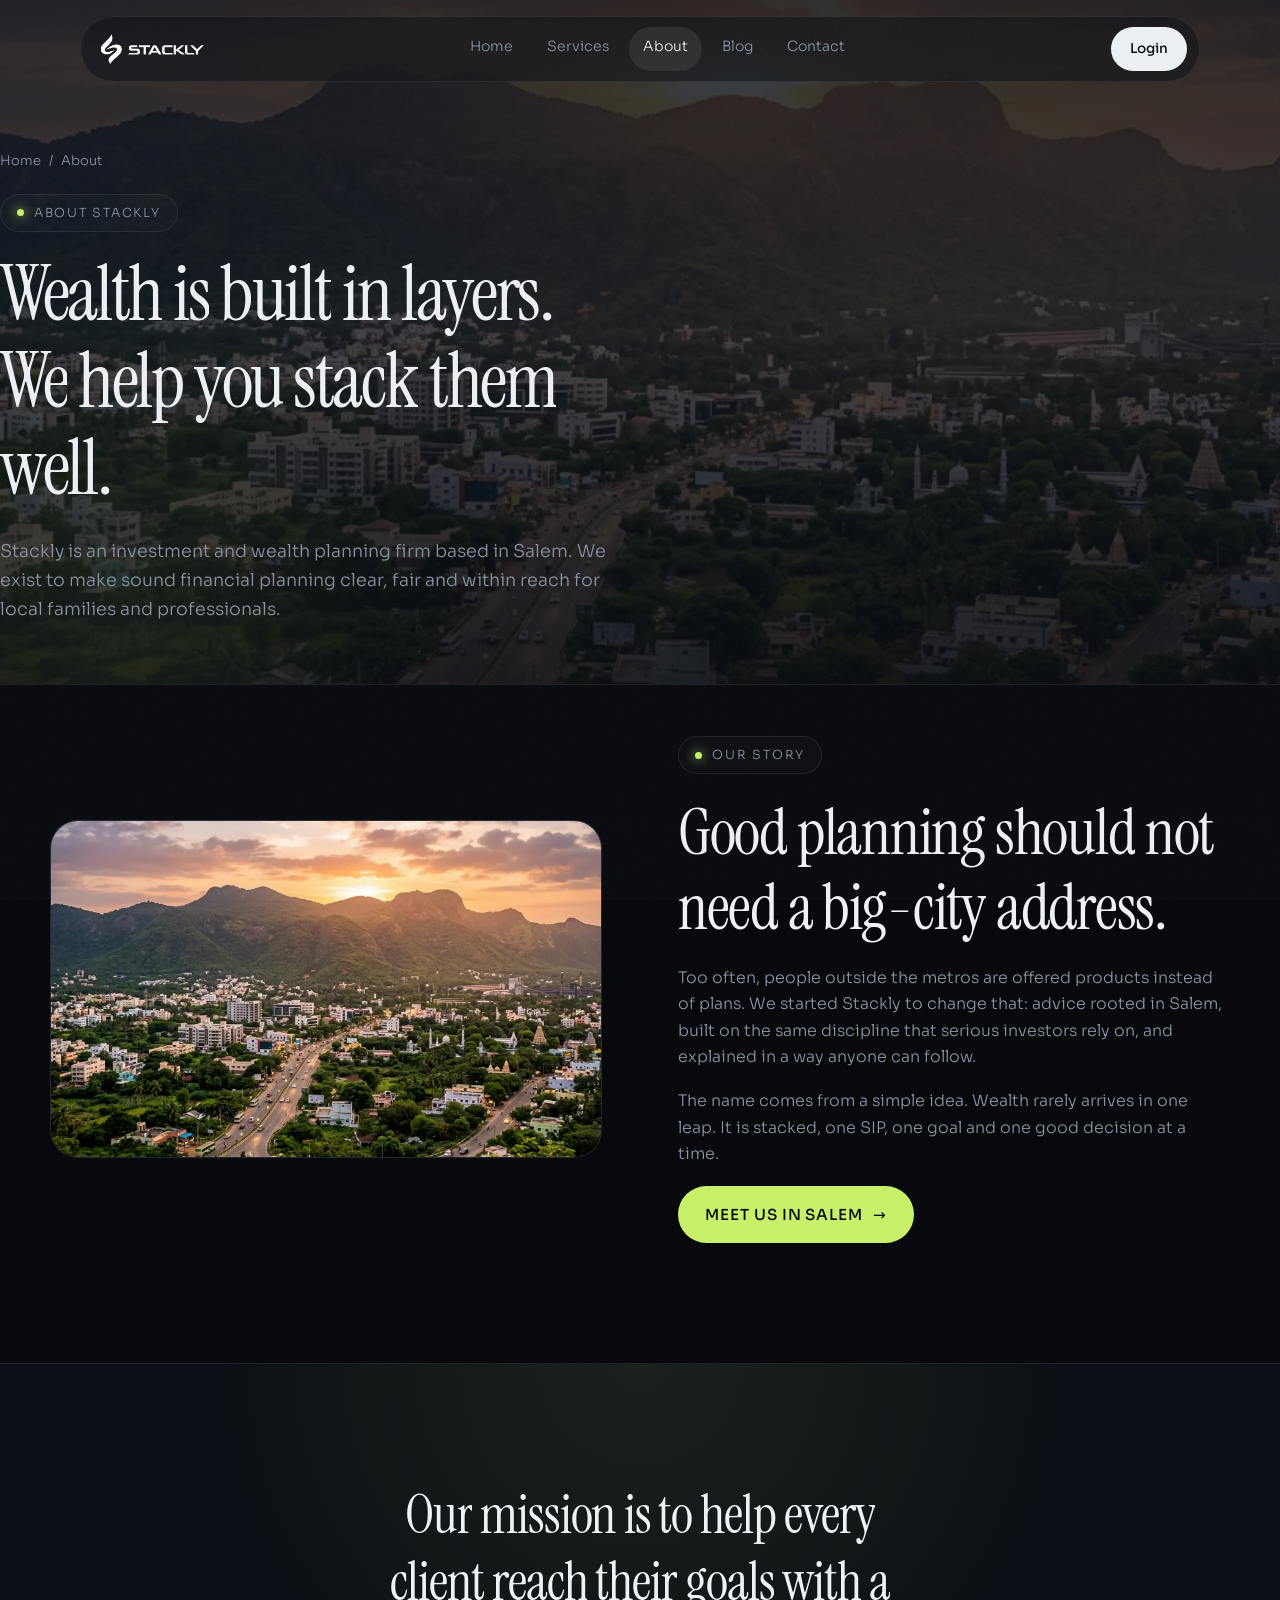
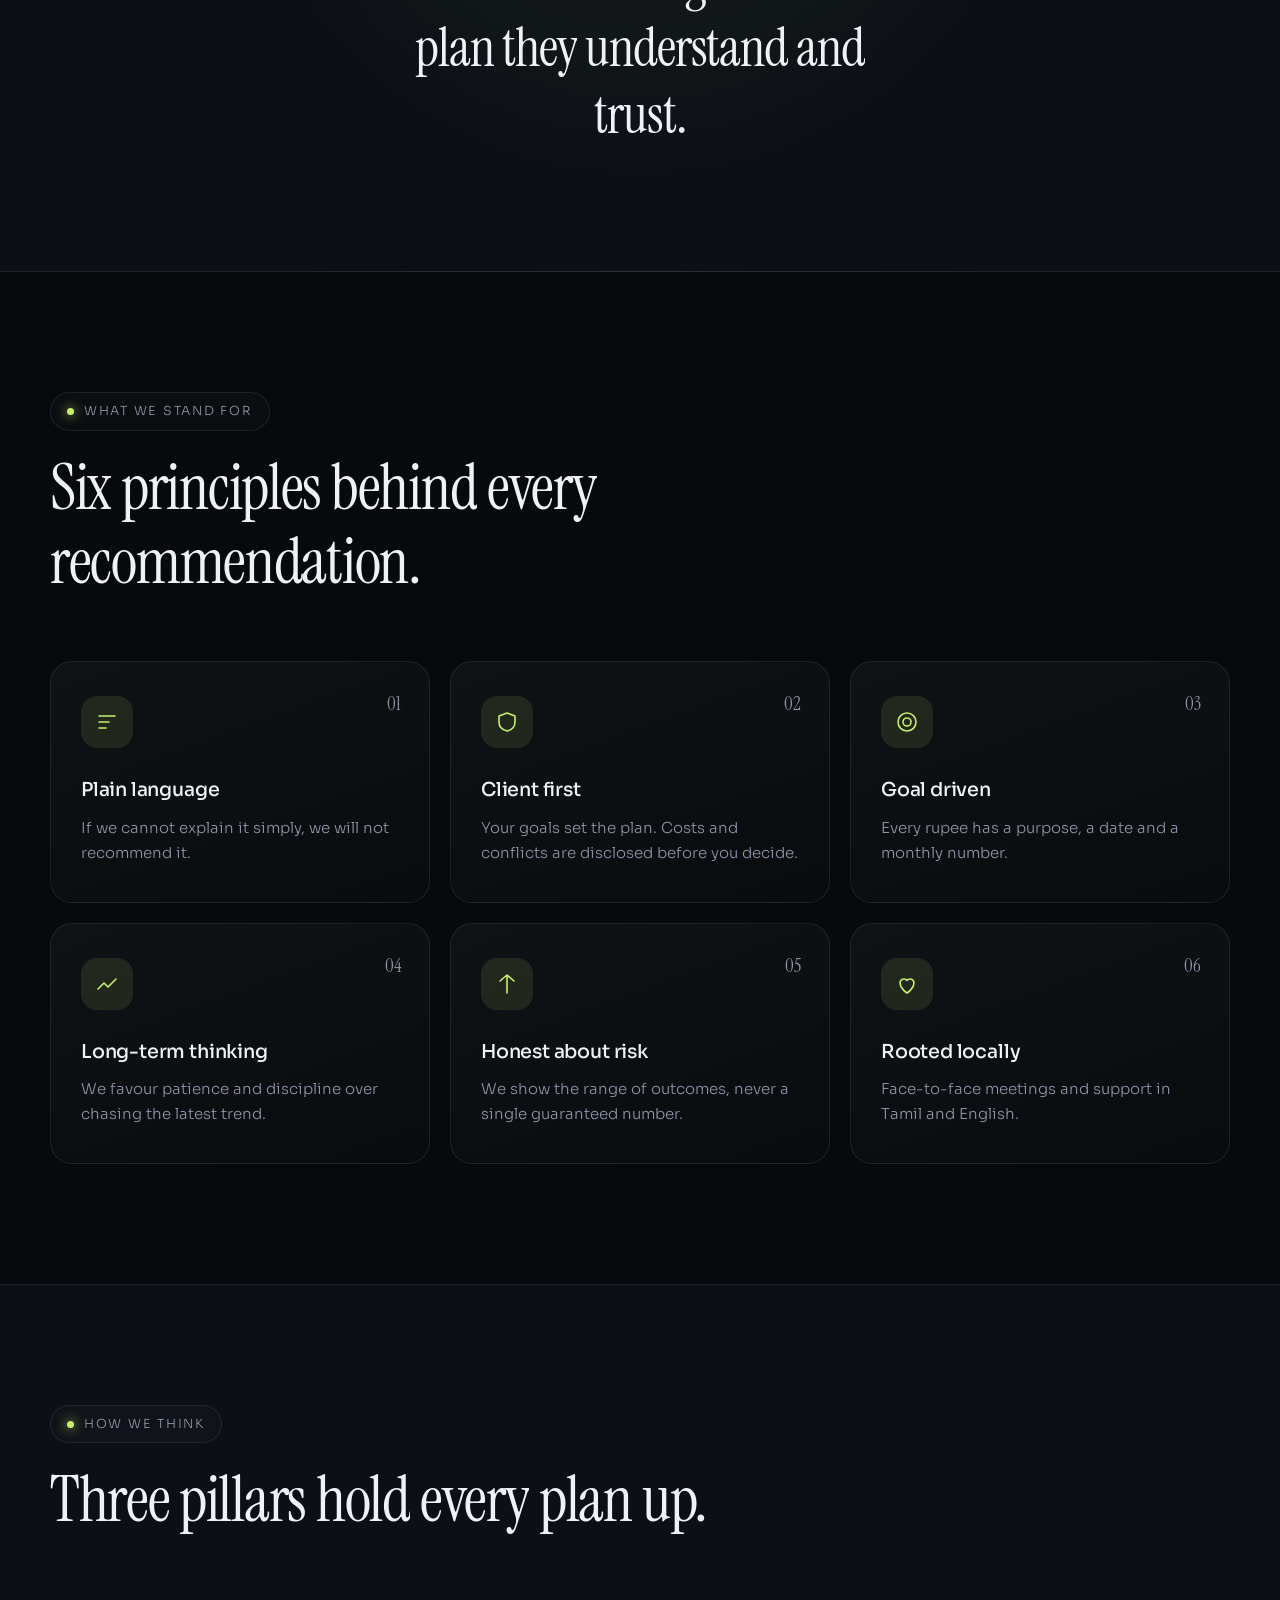
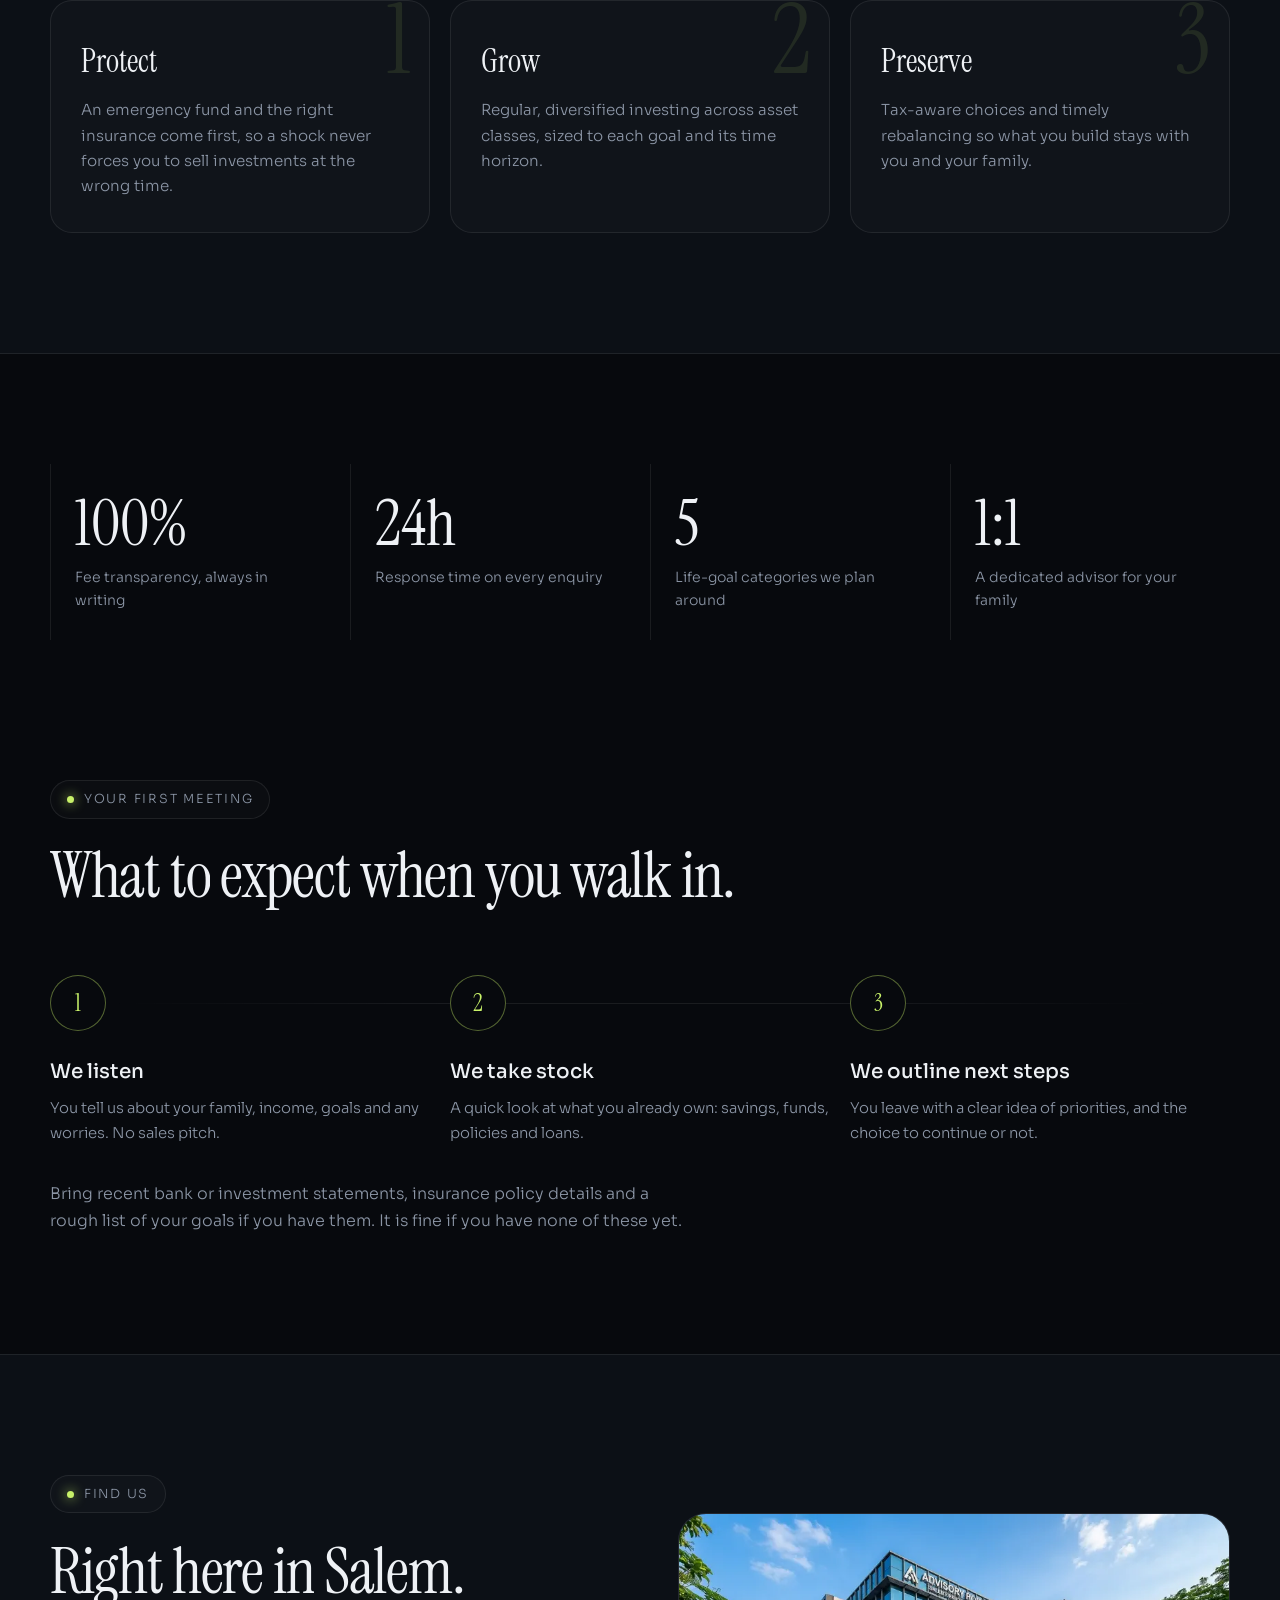
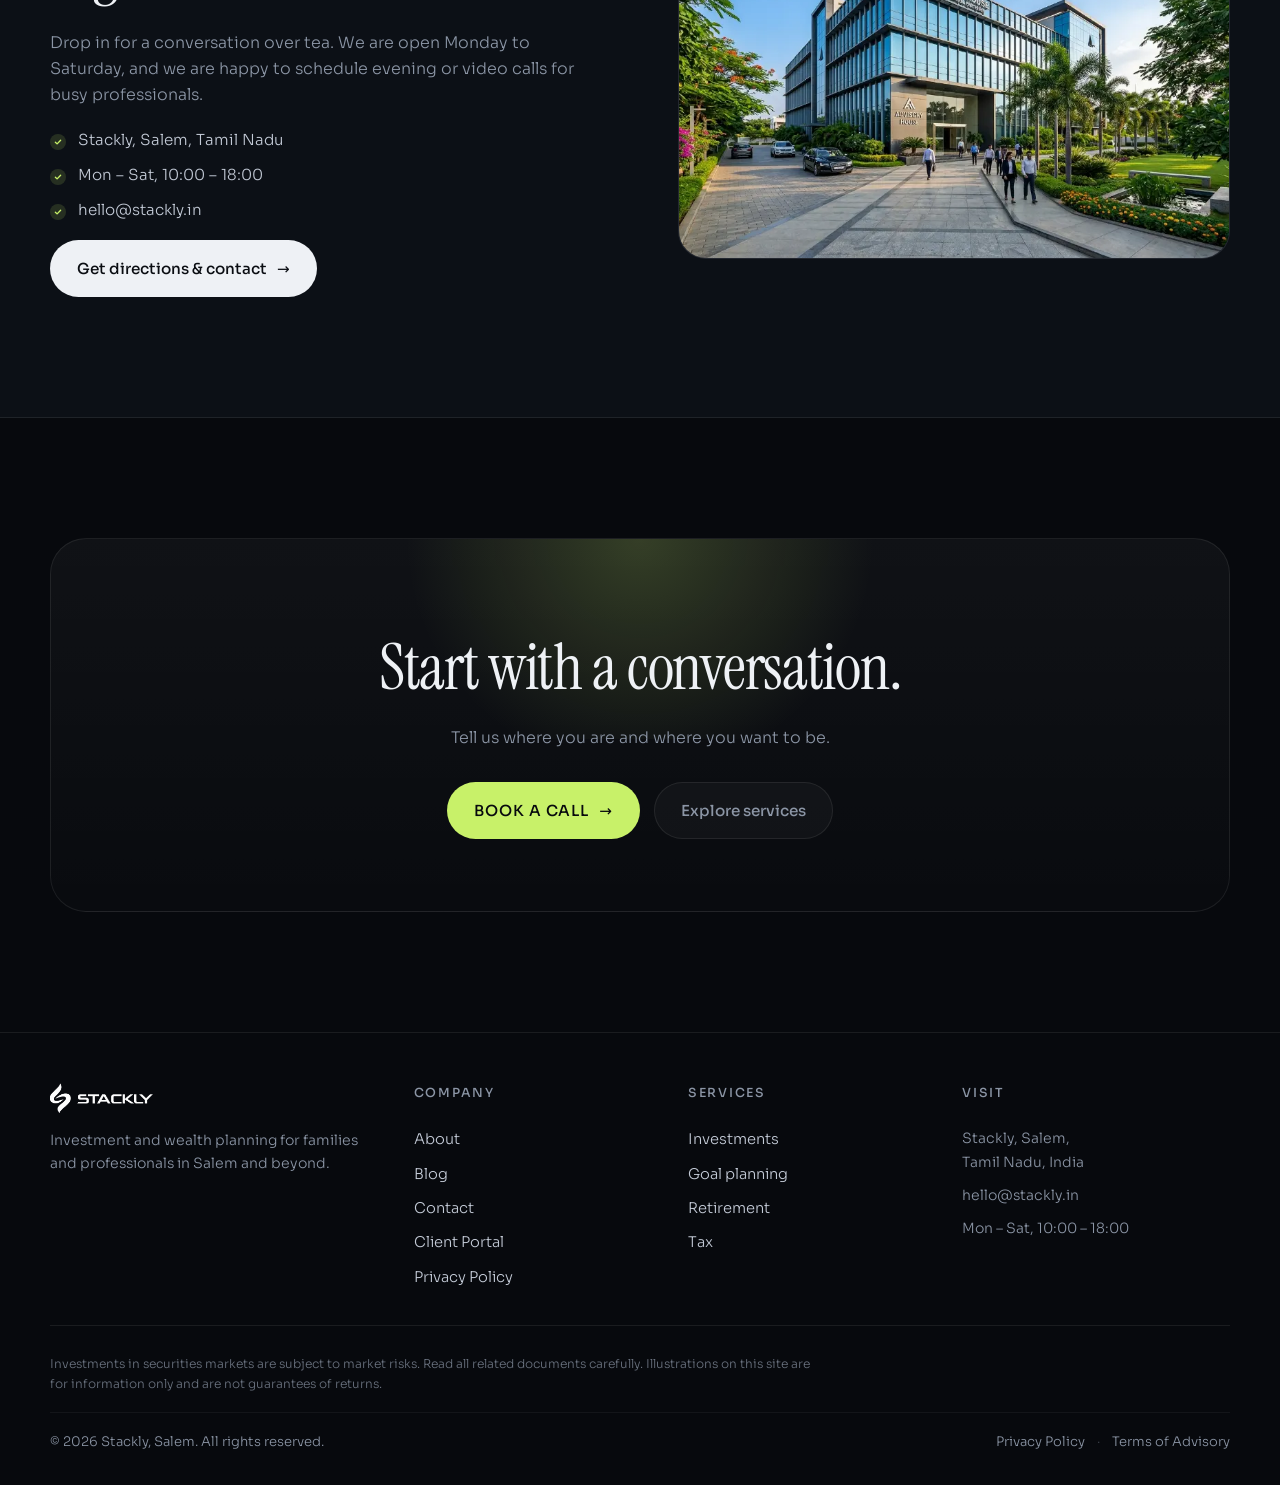
==== commit 2c79843b: "Add files via upload" ====
--- a/about.html
+++ b/about.html
@@ -22,6 +22,7 @@
     <a href="about.html" class="active" aria-current="page">About</a>
     <a href="blog.html">Blog</a>
     <a href="contact.html">Contact</a>
+    <a href="login.html" class="nav-mobile-login">Login to Portal <span class="arrow">→</span></a>
   </nav>
   <a href="login.html" class="btn btn-sm btn-light nav-cta">Login</a>
   <button class="burger" id="burger" aria-label="Menu"><span></span><span></span></button>
@@ -155,14 +156,26 @@
         <a href="index.html" class="logo" aria-label="Stackly home"><img src="assets/stackly-logo.webp" alt="Stackly" class="logo-img" /></a>
         <p>Investment and wealth planning for families and professionals in Salem and beyond.</p>
       </div>
-      <div><h4>Company</h4><a href="about.html">About</a><a href="blog.html">Blog</a><a href="contact.html">Contact</a><a href="login.html">Client Portal</a></div>
+      <div><h4>Company</h4><a href="about.html">About</a><a href="blog.html">Blog</a><a href="contact.html">Contact</a><a href="login.html">Client Portal</a><a href="privacy.html">Privacy Policy</a></div>
       <div><h4>Services</h4><a href="services.html#investment">Investments</a><a href="services.html#goals">Goal planning</a><a href="services.html#retirement">Retirement</a><a href="services.html#tax">Tax</a></div>
       <div><h4>Visit</h4><p>Stackly, Salem,<br />Tamil Nadu, India</p><p>hello@stackly.in</p><p>Mon – Sat, 10:00 – 18:00</p></div>
     </div>
     <p class="disc">Investments in securities markets are subject to market risks. Read all related documents carefully. Illustrations on this site are for information only and are not guarantees of returns.</p>
-    <p class="copy">© <span id="yr">2026</span> Stackly, Salem. All rights reserved.</p>
+    <div class="foot-bottom">
+      <p class="copy">© <span id="yr">2026</span> Stackly, Salem. All rights reserved.</p>
+      <div class="foot-legal">
+        <a href="privacy.html">Privacy Policy</a>
+        <span class="sep">·</span>
+        <a href="privacy.html#terms">Terms of Advisory</a>
+      </div>
+    </div>
   </div>
 </footer>
+
+<button class="scroll-top" id="scrollTop" aria-label="Scroll to top" title="Scroll to top">
+  <svg viewBox="0 0 24 24" fill="none" stroke="currentColor" stroke-linecap="round" stroke-linejoin="round"><path d="M12 19V5M5 12l7-7 7 7"/></svg>
+</button>
+
 <script src="script.js"></script>
 </body>
 </html>
--- a/styles.css
+++ b/styles.css
@@ -254,7 +254,7 @@
 }
 @media (max-width:820px){
   .burger{display:block}
-  .nav-cta{display:none}
+  .nav-cta{display:inline-flex;padding:7px 14px;font-size:.82rem;margin-left:auto;margin-right:6px}
   .nav-links{position:absolute;top:calc(100% + 10px);left:0;right:0;flex-direction:column;padding:14px;border-radius:24px;border:1px solid var(--line);background:rgba(10,13,18,.96);backdrop-filter:blur(16px);opacity:0;pointer-events:none;transform:translateY(-10px);transition:.3s}
   .nav-links.open{opacity:1;pointer-events:auto;transform:none}
   .nav-links a{padding:14px 16px;font-size:1rem}
@@ -516,7 +516,13 @@
 .post{display:flex;flex-direction:column;border:1px solid var(--line);border-radius:22px;overflow:hidden;background:linear-gradient(160deg,rgba(255,255,255,.04),rgba(255,255,255,.01));transition:border-color .4s,transform .5s var(--ease)}
 .post:hover{border-color:rgba(200,241,105,.35);transform:translateY(-4px)}
 .post img{width:100%;aspect-ratio:3/2;object-fit:cover}
-.post-body{padding:22px 22px 26px;display:grid;gap:10px;align-content:start}
+.post-body{padding:22px 22px 26px;display:flex;flex-direction:column;gap:10px;align-content:start;flex:1}
+.post-body p{margin-bottom:auto}
+.post-meta-row{display:flex;align-items:center;justify-content:space-between;gap:12px;margin-top:14px;padding-top:14px;border-top:1px solid rgba(255,255,255,.06)}
+.btn-read-more{display:inline-flex;align-items:center;gap:8px;padding:7px 16px;border-radius:999px;font-size:.82rem;font-weight:500;color:var(--accent);background:rgba(200,241,105,.08);border:1px solid rgba(200,241,105,.25);width:fit-content;text-decoration:none;transition:all .25s var(--ease)}
+.btn-read-more:hover{background:var(--accent);color:#0a0d08;border-color:var(--accent);transform:translateX(3px);box-shadow:0 6px 18px -4px rgba(200,241,105,.45)}
+.btn-read-more .arrow{transition:transform .25s var(--ease)}
+.btn-read-more:hover .arrow{transform:translateX(3px)}
 .post h3{font-weight:500;font-size:1.12rem;line-height:1.35;letter-spacing:-.01em}
 .post p{color:var(--muted);font-size:.92rem}
 .empty{text-align:center;color:var(--muted);padding:56px 0}
@@ -591,7 +597,29 @@
 .foot-grid a:not(.logo){font-size:.92rem;color:#c3cad6;transition:color .25s;width:fit-content}
 .foot-grid a:not(.logo):hover{color:var(--accent)}
 .footer .disc{font-size:.76rem;color:var(--muted);opacity:.75;max-width:760px}
-.footer .copy{font-size:.82rem;color:var(--muted);margin-top:12px}
+.footer .copy{font-size:.82rem;color:var(--muted);margin-top:0}
+.foot-bottom{display:flex;flex-wrap:wrap;justify-content:space-between;align-items:center;gap:12px;margin-top:18px;padding-top:18px;border-top:1px solid rgba(255,255,255,.05)}
+.foot-legal{display:flex;align-items:center;gap:12px;font-size:.82rem;color:var(--muted)}
+.foot-legal a{color:var(--muted);transition:color .25s}
+.foot-legal a:hover{color:var(--accent);text-decoration:underline}
+.foot-legal .sep{opacity:.4}
+
+/* scroll to top */
+.scroll-top{
+  position:fixed;bottom:28px;right:28px;width:46px;height:46px;border-radius:50%;
+  border:1px solid var(--line);background:rgba(16,21,29,.88);backdrop-filter:blur(14px);-webkit-backdrop-filter:blur(14px);
+  color:var(--accent);display:flex;align-items:center;justify-content:center;cursor:pointer;z-index:85;
+  opacity:0;visibility:hidden;pointer-events:none;transform:translateY(12px) scale(.9);
+  transition:opacity .3s var(--ease),transform .3s var(--ease),background .25s,border-color .25s,box-shadow .25s,color .25s;
+  box-shadow:0 10px 25px rgba(0,0,0,.45);
+}
+.scroll-top svg{width:20px;height:20px;stroke:currentColor;stroke-width:2.2;transition:transform .25s var(--ease)}
+.scroll-top.visible{opacity:1;visibility:visible;pointer-events:auto;transform:translateY(0) scale(1)}
+.scroll-top:hover{background:rgba(200,241,105,.15);border-color:var(--accent);color:#ffffff;transform:translateY(-3px) scale(1.05);box-shadow:0 14px 30px -4px rgba(200,241,105,.45)}
+.scroll-top:hover svg{transform:translateY(-2px)}
+
+/* nav mobile login default */
+.nav-mobile-login{display:none}
 
 /* responsive */
 @media (max-width:1080px){
@@ -609,7 +637,25 @@
   .burger{display:block}
   .nav-links{display:none;position:absolute;top:calc(100% + 12px);left:0;right:0;background:rgba(12,16,22,.96);backdrop-filter:blur(20px);-webkit-backdrop-filter:blur(20px);border:1px solid var(--line);border-radius:20px;padding:16px;flex-direction:column;gap:6px;box-shadow:0 20px 40px rgba(0,0,0,.6)}
   .nav-links.open{display:flex}
-  .nav-cta{padding:8px 14px;font-size:.82rem}
+  .nav-cta{display:inline-flex;padding:7px 14px;font-size:.82rem;margin-left:auto;margin-right:6px}
+  .nav-mobile-login{display:flex!important;align-items:center;justify-content:center;gap:8px;margin-top:10px;padding:12px 20px!important;border-radius:999px;background:var(--text)!important;color:#0a0d12!important;font-weight:500;font-size:.95rem!important;text-align:center;box-shadow:0 4px 14px rgba(0,0,0,.3)}
+  .nav-mobile-login:hover{background:var(--accent)!important;color:#0a0d08!important}
+  
+  /* Hero section strictly left-aligned on mobile */
+  .hero-inner, .hero-copy{
+    display:flex!important;flex-direction:column!important;
+    align-items:flex-start!important;justify-content:flex-start!important;
+    text-align:left!important;width:100%!important;
+  }
+  .hero-title, .hero-title .line, .hero-sub, .hero-copy .eyebrow, .hero-actions{
+    text-align:left!important;align-self:flex-start!important;justify-content:flex-start!important;
+    margin-left:0!important;margin-right:auto!important;
+  }
+  .hero-title .line{display:block!important;text-align:left!important;width:100%!important}
+  .page-hero, .page-hero .container, .page-hero .crumbs, .page-hero .eyebrow, .page-hero .page-title, .page-hero .page-sub{
+    text-align:left!important;align-items:flex-start!important;margin-left:0!important;
+  }
+  
   .svc,.split,.feature{grid-template-columns:1fr}
   .svc:nth-child(even) .svc-media,.split.reverse .split-media{order:0}
   .feature>img{min-height:0;aspect-ratio:3/2}
@@ -629,6 +675,8 @@
   .alloc,.plan,.pillar{padding:26px 22px}
   .faq summary{padding:18px 18px}.faq .ans{padding:0 18px 20px}
   .cta-actions .btn{width:100%}
+  .scroll-top{bottom:max(20px,env(safe-area-inset-bottom,20px));right:18px;width:42px;height:42px}
+  .foot-bottom{flex-direction:column;align-items:flex-start;gap:8px}
 }
 @media (max-width:380px){.foot-grid{grid-template-columns:1fr}}
 @media (hover:none){.post:hover,.svc:hover .svc-media img{transform:none}}
